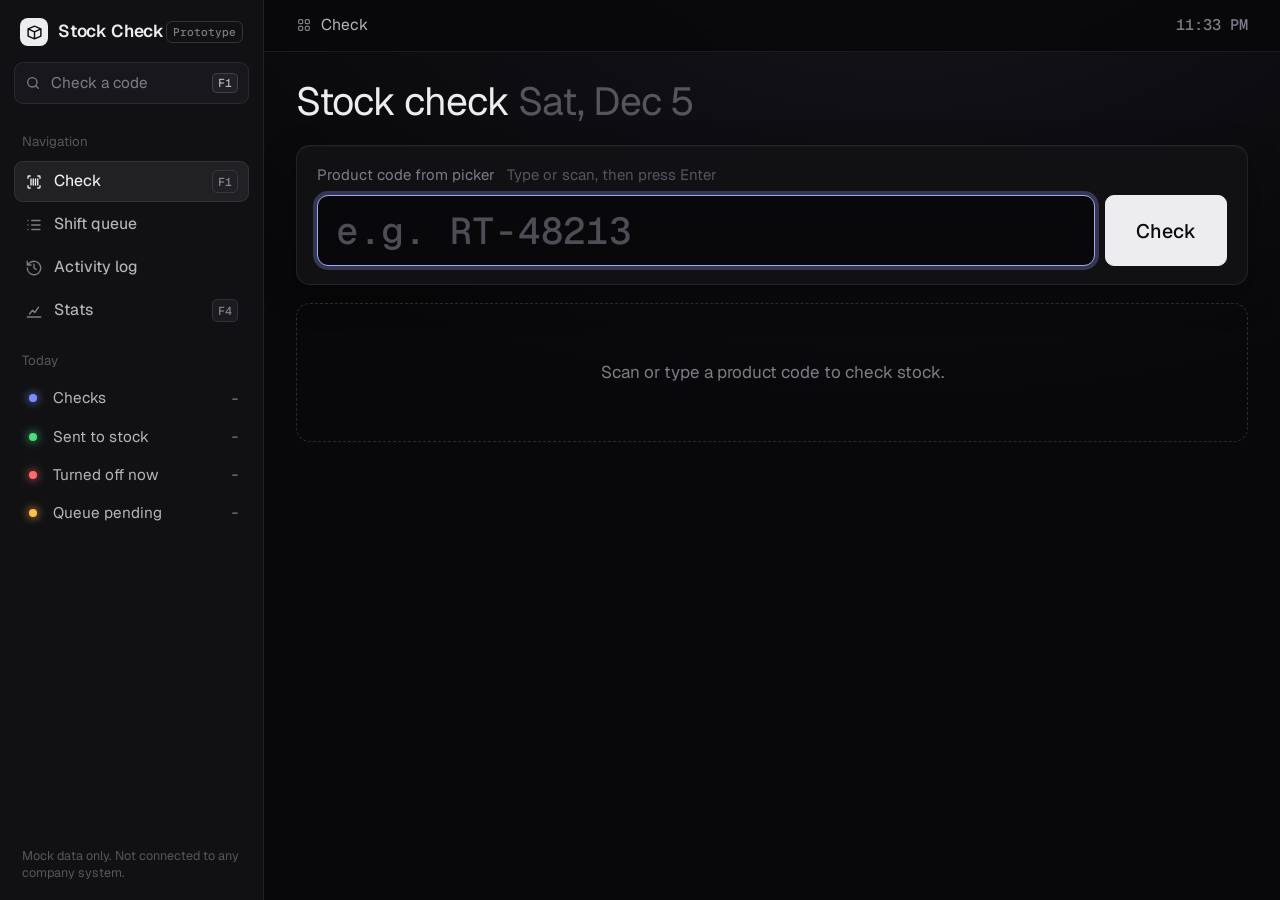
==== static/index.html @ 59454381 "Stock Check: one-screen empty-slot check prototype Local certifier-desk app (Python standard library" ====
<!doctype html>
<html lang="en">
<head>
  <meta charset="utf-8">
  <meta name="viewport" content="width=device-width, initial-scale=1">
  <title>Stock Check</title>
  <link rel="stylesheet" href="https://fonts.googleapis.com/css2?family=Geist:wght@300;400;500;600&family=Geist+Mono:wght@400;500;600&display=swap">
  <link rel="stylesheet" href="app.css">
</head>
<body>
  <div class="shell">
    <aside class="sidebar">
      <div class="side-head">
        <div class="brand">
          <span class="brand-mark" aria-hidden="true">
            <svg viewBox="0 0 24 24"><path d="M3 7l9-4 9 4v10l-9 4-9-4z M3 7l9 4 9-4 M12 11v10" fill="none" stroke="currentColor" stroke-width="2" stroke-linejoin="round"/></svg>
          </span>
          <span class="brand-title">Stock Check</span>
        </div>
        <span class="side-tag">Prototype</span>
      </div>

      <button class="side-search" id="side-search" type="button">
        <svg viewBox="0 0 24 24" aria-hidden="true"><circle cx="11" cy="11" r="7" fill="none" stroke="currentColor" stroke-width="2"/><path d="M20 20l-4-4" stroke="currentColor" stroke-width="2" stroke-linecap="round"/></svg>
        <span>Check a code</span>
        <kbd>F1</kbd>
      </button>

      <div class="side-label">Navigation</div>
      <nav class="nav" role="tablist">
        <button class="tab active" data-view="check" data-label="Check" role="tab">
          <svg viewBox="0 0 24 24" aria-hidden="true"><path d="M4 7V5a1 1 0 0 1 1-1h2M17 4h2a1 1 0 0 1 1 1v2M20 17v2a1 1 0 0 1-1 1h-2M7 20H5a1 1 0 0 1-1-1v-2M8 8v8M11 8v8M14 8v8M17 8v8" fill="none" stroke="currentColor" stroke-width="1.8" stroke-linecap="round"/></svg>
          <span>Check</span><span class="nav-count"><kbd>F1</kbd></span>
        </button>
        <button class="tab" data-view="queue" data-label="Shift queue" role="tab">
          <svg viewBox="0 0 24 24" aria-hidden="true"><path d="M9 6h11M9 12h11M9 18h11M4 6h.01M4 12h.01M4 18h.01" fill="none" stroke="currentColor" stroke-width="1.8" stroke-linecap="round"/></svg>
          <span>Shift queue</span><span class="nav-count badge" id="queue-badge" hidden>0</span>
        </button>
        <button class="tab" data-view="log" data-label="Activity log" role="tab">
          <svg viewBox="0 0 24 24" aria-hidden="true"><path d="M12 7v5l3 2M3 12a9 9 0 1 0 3-6.7L3 8M3 3v5h5" fill="none" stroke="currentColor" stroke-width="1.8" stroke-linecap="round" stroke-linejoin="round"/></svg>
          <span>Activity log</span><span class="nav-count" id="off-count"></span>
        </button>
        <button class="tab" data-view="stats" data-label="Stats" role="tab">
          <svg viewBox="0 0 24 24" aria-hidden="true"><path d="M3 20h18M6 16l4-5 3 3 5-7" fill="none" stroke="currentColor" stroke-width="1.8" stroke-linecap="round" stroke-linejoin="round"/></svg>
          <span>Stats</span><span class="nav-count"><kbd>F4</kbd></span>
        </button>
      </nav>

      <div class="side-label">Today</div>
      <ul class="side-stats" id="side-stats">
        <li><i class="dot dot-blue"></i>Checks<span id="ss-checks">–</span></li>
        <li><i class="dot dot-green"></i>Sent to stock<span id="ss-instock">–</span></li>
        <li><i class="dot dot-red"></i>Turned off now<span id="ss-off">–</span></li>
        <li><i class="dot dot-amber"></i>Queue pending<span id="ss-queue">–</span></li>
      </ul>

      <div class="side-foot">Mock data only. Not connected to any company system.</div>
    </aside>

    <div class="main-col">
      <header class="topbar">
        <div class="crumb">
          <svg viewBox="0 0 24 24" aria-hidden="true"><rect x="4" y="4" width="6" height="6" rx="1.5" fill="none" stroke="currentColor" stroke-width="1.8"/><rect x="14" y="4" width="6" height="6" rx="1.5" fill="none" stroke="currentColor" stroke-width="1.8"/><rect x="4" y="14" width="6" height="6" rx="1.5" fill="none" stroke="currentColor" stroke-width="1.8"/><rect x="14" y="14" width="6" height="6" rx="1.5" fill="none" stroke="currentColor" stroke-width="1.8"/></svg>
          <span id="crumb-label">Check</span>
        </div>
        <div class="clock" id="clock"></div>
      </header>

      <main>
        <!--DEMO-INTRO-->
        <!-- CHECK ---------------------------------------------------------->
        <section id="view-check" class="view active">
          <h1 class="page-title">Stock check <span class="dim js-date"></span></h1>
          <form id="check-form" class="scan-form" autocomplete="off">
            <label for="check-input" class="scan-label">Product code from picker <span class="hint">Type or scan, then press Enter</span></label>
            <div class="scan-row">
              <input id="check-input" class="scan-input" placeholder="e.g. RT-48213" autofocus spellcheck="false">
              <button class="btn btn-primary btn-xl" type="submit">Check</button>
            </div>
          </form>
          <div id="check-result" class="result-area">
            <div class="empty-state">Scan or type a product code to check stock.</div>
          </div>
        </section>

        <!-- QUEUE ---------------------------------------------------------->
        <section id="view-queue" class="view">
          <h1 class="page-title">Shift queue <span class="dim" id="queue-title-count"></span></h1>
          <div class="queue-layout">
            <aside class="queue-panel">
              <form id="queue-form" class="scan-form compact" autocomplete="off">
                <label for="queue-input" class="scan-label">Add codes <span class="hint">Enter after each one</span></label>
                <div class="scan-row">
                  <input id="queue-input" class="scan-input" placeholder="Scan / type code" spellcheck="false">
                  <button class="btn btn-primary" type="submit">Add</button>
                </div>
                <details class="paste-box">
                  <summary>Paste a list of codes</summary>
                  <textarea id="queue-paste" rows="4" placeholder="One code per line, or separated by commas"></textarea>
                  <button class="btn" type="button" id="queue-paste-btn">Add all</button>
                </details>
              </form>
              <div class="queue-summary" id="queue-summary"></div>
              <ol id="queue-list" class="queue-list"></ol>
              <div class="queue-actions">
                <button class="btn btn-primary btn-lg" id="queue-next">Work next pending ▶</button>
                <button class="btn" id="queue-clear-done">Clear finished</button>
                <button class="btn btn-ghost" id="queue-clear-all">Clear all</button>
              </div>
            </aside>
            <div id="queue-result" class="result-area">
              <div class="empty-state">Add codes on the left, then press <b>Work next pending</b>.</div>
            </div>
          </div>
        </section>

        <!-- LOG ------------------------------------------------------------>
        <section id="view-log" class="view">
          <h1 class="page-title">Activity <span class="dim js-date"></span></h1>
          <div class="card">
            <div class="card-head">
              <h2>Turned off right now</h2>
              <span class="muted">Turn a product back on when a delivery arrives.</span>
            </div>
            <div id="turned-off-list"></div>
          </div>
          <div class="card">
            <div class="card-head">
              <h2>Activity log</h2>
              <input id="log-search" class="search" placeholder="Search code, product, result…" spellcheck="false">
            </div>
            <div class="table-wrap">
              <table class="table">
                <thead><tr><th>Time</th><th>Product</th><th>Code</th><th>Result</th><th>Action taken</th><th class="num">Time spent</th></tr></thead>
                <tbody id="log-body"></tbody>
              </table>
            </div>
          </div>
        </section>

        <!-- STATS ---------------------------------------------------------->
        <section id="view-stats" class="view">
          <h1 class="page-title"><span class="js-month-name"></span> <span class="dim js-year"></span></h1>
          <div class="tiles" id="stat-tiles"></div>
          <div class="card">
            <div class="card-head">
              <div>
                <div class="card-label">Checks per hour</div>
                <div class="card-value" id="chart-total"></div>
              </div>
              <div class="legend">
                <span><i class="swatch swatch-line"></i>Today</span>
                <span><i class="swatch swatch-dash"></i>Previous 3-day average</span>
              </div>
            </div>
            <div class="chart" id="hour-chart"></div>
            <details class="table-toggle">
              <summary>Show as table</summary>
              <div id="hour-table"></div>
            </details>
          </div>
          <div class="card">
            <div class="card-head"><h2>Previous days</h2></div>
            <div id="day-table" class="table-wrap"></div>
          </div>
        </section>
      </main>
    </div>
  </div>

  <dialog id="confirm-dialog" class="dialog">
    <form method="dialog">
      <h2 id="confirm-title">Confirm</h2>
      <p id="confirm-body"></p>
      <div class="dialog-actions">
        <button class="btn btn-lg" value="cancel">Cancel <kbd>Esc</kbd></button>
        <button class="btn btn-danger btn-lg" value="ok" id="confirm-ok">Confirm</button>
      </div>
    </form>
  </dialog>

  <div id="toast" class="toast" role="status" aria-live="polite"></div>
  <script src="app.js"></script>
</body>
</html>
---- static/app.css ----
/* Layout: a quiet near-black console. Fixed sidebar for navigation and today's counts; the main pane
   carries one light-weight page title, thin-bordered panels, and outcomes that glow in their status color. */
:root {
  color-scheme: dark;

  --font-ui: "Geist", "Segoe UI", system-ui, -apple-system, Roboto, Arial, sans-serif;
  --font-mono: "Geist Mono", Consolas, "Cascadia Mono", ui-monospace, monospace;

  --bg: #08080a;
  --bg-glow: #15151b;
  --panel: #111114;
  --panel-2: #18181c;
  --panel-3: #202026;
  --line: rgba(255, 255, 255, .08);
  --line-strong: rgba(255, 255, 255, .14);
  --ink: #ededef;
  --ink-2: #b4b4bb;
  --muted: #7c7c86;
  --faint: #55555e;
  --placeholder: #4d4d55;
  --hover: rgba(255, 255, 255, .04);
  --active: rgba(255, 255, 255, .07);

  --primary: #ededef;
  --primary-hover: #ffffff;
  --primary-ink: #0b0b0d;
  --focus: #9aa8ff;
  --focus-ring: rgba(154, 168, 255, .25);

  --good: #4ade80;
  --good-soft: rgba(74, 222, 128, .1);
  --good-line: rgba(74, 222, 128, .28);
  --good-solid: #1f8a4c;
  --good-solid-hover: #24a259;
  --bad: #ff6b6b;
  --bad-soft: rgba(255, 107, 107, .1);
  --bad-line: rgba(255, 107, 107, .3);
  --bad-solid: #d93a3a;
  --bad-solid-hover: #ec4646;
  --warn: #fbbf4a;
  --warn-soft: rgba(251, 191, 74, .1);
  --warn-line: rgba(251, 191, 74, .35);
  --info: #9aa8ff;
  --info-soft: rgba(154, 168, 255, .1);
  --info-line: rgba(154, 168, 255, .3);
  --neutral-soft: rgba(255, 255, 255, .06);
  --solid-ink: #ffffff;
  --callout-bg: #fbbf4a;
  --callout-ink: #141006;

  --dot-blue: #7c8cff;
  --dot-green: #4ade80;
  --dot-red: #ff6b6b;
  --dot-amber: #fbbf4a;

  --chart: #8f9bff;
  --chart-glow: rgba(143, 155, 255, .55);
  --chart-fill: rgba(143, 155, 255, .22);
  --chart-avg: #6b6b75;
  --grid: rgba(255, 255, 255, .06);

  --tooltip-bg: #ededef;
  --tooltip-ink: #0b0b0d;
  --backdrop: rgba(0, 0, 0, .7);
  --shadow: 0 1px 0 rgba(255, 255, 255, .03) inset, 0 12px 32px rgba(0, 0, 0, .35);
  --shadow-lg: 0 24px 80px rgba(0, 0, 0, .7);

  --radius: 14px;
  --radius-sm: 9px;
  --side-w: 264px;
  font-size: 17px;
}

* { box-sizing: border-box; }
html, body { margin: 0; }
body {
  font-family: var(--font-ui);
  background: radial-gradient(1200px 700px at 70% -10%, var(--bg-glow), transparent 70%), var(--bg);
  background-attachment: fixed;
  color: var(--ink);
  line-height: 1.45;
  -webkit-font-smoothing: antialiased;
}
body::before { content: ""; position: fixed; inset: 0 0 auto; height: env(safe-area-inset-top, 0px); z-index: 30; background: var(--bg); }
kbd {
  font: 500 .68rem/1 var(--font-mono);
  min-width: 20px; padding: 3px 5px; border-radius: 5px; text-align: center;
  background: var(--panel-3); border: 1px solid var(--line-strong); color: var(--ink-2);
}
.muted { color: var(--muted); }
.mono { font-family: var(--font-mono); }
h1, h2, h3 { text-wrap: balance; }
svg { flex: none; }

/* ---------- shell ---------- */
.shell { display: grid; grid-template-columns: var(--side-w) minmax(0, 1fr); min-height: 100vh; }

.sidebar {
  position: sticky; top: env(safe-area-inset-top, 0px); height: 100vh; overflow-y: auto;
  display: flex; flex-direction: column; gap: 6px;
  padding-block: 18px;
  padding-left: max(14px, env(safe-area-inset-left, 0px)); padding-right: 14px;
  background: var(--panel); border-right: 1px solid var(--line);
}
.side-head { display: flex; align-items: center; justify-content: space-between; padding: 0 6px 10px; }
.brand { display: flex; align-items: center; gap: 10px; }
.brand-mark { width: 28px; height: 28px; display: grid; place-items: center; border-radius: 8px; background: var(--ink); color: var(--primary-ink); }
.brand-mark svg { width: 17px; height: 17px; }
.brand-title { font-weight: 600; font-size: 1.02rem; letter-spacing: -.01em; }
.side-tag { font: 500 .66rem var(--font-mono); color: var(--muted); border: 1px solid var(--line-strong); border-radius: 6px; padding: 3px 6px; }

.side-search {
  font: inherit; display: flex; align-items: center; gap: 10px; width: 100%;
  padding: 9px 10px; margin-bottom: 8px; border-radius: var(--radius-sm); cursor: pointer;
  background: var(--panel-2); border: 1px solid var(--line); color: var(--muted); font-size: .9rem;
}
.side-search svg { width: 16px; height: 16px; }
.side-search span { flex: 1; text-align: left; }
.side-search:hover { border-color: var(--line-strong); color: var(--ink-2); }
.side-search:focus-visible { outline: 2px solid var(--focus); outline-offset: 2px; }

.side-label { font-size: .78rem; color: var(--faint); padding: 14px 8px 4px; }
.nav { display: grid; gap: 2px; }
.tab {
  font: inherit; font-size: .93rem; font-weight: 450; text-align: left;
  display: flex; align-items: center; gap: 11px; width: 100%;
  padding: 8px 10px; border-radius: var(--radius-sm); cursor: pointer;
  background: transparent; border: 1px solid transparent; color: var(--ink-2);
}
.tab svg { width: 18px; height: 18px; color: var(--muted); }
.tab span:first-of-type { flex: 1; }
.tab:hover { background: var(--hover); color: var(--ink); }
.tab.active { background: var(--active); border-color: var(--line); color: var(--ink); }
.tab.active svg { color: var(--ink); }
.tab:focus-visible { outline: 2px solid var(--focus); outline-offset: 1px; }
.nav-count { font: 500 .75rem var(--font-mono); color: var(--muted); }
.nav-count kbd { opacity: .7; }
.badge { background: var(--warn); color: var(--callout-ink); border-radius: 99px; padding: 1px 7px; font-weight: 600; }
.badge[hidden] { display: none; }

.side-stats { list-style: none; margin: 0; padding: 0; display: grid; gap: 2px; }
.side-stats li { display: flex; align-items: center; gap: 11px; padding: 7px 10px; font-size: .9rem; color: var(--ink-2); }
.side-stats span { margin-left: auto; font: 500 .78rem var(--font-mono); color: var(--muted); font-variant-numeric: tabular-nums; }
.dot { width: 8px; height: 8px; border-radius: 50%; display: inline-block; margin: 0 5px; }
.dot-blue { background: var(--dot-blue); box-shadow: 0 0 10px var(--dot-blue); }
.dot-green { background: var(--dot-green); box-shadow: 0 0 10px var(--dot-green); }
.dot-red { background: var(--dot-red); box-shadow: 0 0 10px var(--dot-red); }
.dot-amber { background: var(--dot-amber); box-shadow: 0 0 10px var(--dot-amber); }
.side-foot { margin-top: auto; padding: 14px 8px 0; font-size: .74rem; color: var(--faint); line-height: 1.4; }

.main-col { min-width: 0; display: flex; flex-direction: column; }
.topbar {
  position: sticky; top: env(safe-area-inset-top, 0px); z-index: 10;
  display: flex; align-items: center; justify-content: space-between; gap: 16px;
  padding-block: 14px;
  padding-left: max(32px, env(safe-area-inset-left, 0px)); padding-right: max(32px, env(safe-area-inset-right, 0px));
  background: color-mix(in srgb, var(--bg) 82%, transparent); backdrop-filter: blur(12px);
  border-bottom: 1px solid var(--line);
}
.crumb { display: flex; align-items: center; gap: 9px; font-size: .92rem; color: var(--ink-2); }
.crumb svg { width: 16px; height: 16px; color: var(--muted); }
.clock { font: 500 .9rem var(--font-mono); color: var(--muted); font-variant-numeric: tabular-nums; }

main {
  width: 100%; max-width: 1360px;
  padding-block: 28px 64px;
  padding-left: max(32px, env(safe-area-inset-left, 0px)); padding-right: max(32px, env(safe-area-inset-right, 0px));
}
.view { display: none; }
.view.active { display: block; }
.page-title { font-size: 2.3rem; font-weight: 400; letter-spacing: -.025em; line-height: 1.1; margin: 0 0 22px; }
.page-title .dim { color: var(--faint); }

/* ---------- buttons ---------- */
.btn {
  font: inherit; font-weight: 500; font-size: .95rem;
  border: 1px solid var(--line-strong); background: var(--panel-2); color: var(--ink);
  padding: 9px 16px; border-radius: var(--radius-sm); cursor: pointer;
  display: inline-flex; align-items: center; gap: 8px; justify-content: center;
}
.btn:hover { background: var(--panel-3); }
.btn:focus-visible { outline: 2px solid var(--focus); outline-offset: 2px; }
.btn:disabled { opacity: .4; cursor: not-allowed; }
.btn-primary { background: var(--primary); border-color: var(--primary); color: var(--primary-ink); }
.btn-primary:hover { background: var(--primary-hover); border-color: var(--primary-hover); }
.btn-danger { background: var(--bad-solid); border-color: var(--bad-solid); color: var(--solid-ink); }
.btn-danger:hover { background: var(--bad-solid-hover); border-color: var(--bad-solid-hover); }
.btn-good { background: var(--good-solid); border-color: var(--good-solid); color: var(--solid-ink); }
.btn-good:hover { background: var(--good-solid-hover); border-color: var(--good-solid-hover); }
.btn-ghost { border-color: transparent; background: transparent; color: var(--muted); }
.btn-ghost:hover { color: var(--ink); background: var(--hover); }
.btn-lg { font-size: 1.05rem; padding: 12px 20px; }
.btn-xl { font-size: 1.15rem; padding: 0 30px; }
.btn svg { width: 1.15em; height: 1.15em; }
.btn kbd { background: transparent; }

/* ---------- panels ---------- */
.card, .scan-form, .result, .queue-panel, .tile {
  background: var(--panel); border: 1px solid var(--line); border-radius: var(--radius); box-shadow: var(--shadow);
}
.card { padding: 18px 20px; margin-bottom: 18px; }
.card-head { display: flex; flex-wrap: wrap; justify-content: space-between; align-items: center; gap: 10px; margin-bottom: 14px; }
.card-head h2 { margin: 0; font-size: 1rem; font-weight: 500; }
.card-label { font-size: .85rem; color: var(--muted); }
.card-value { font-size: 1.9rem; font-weight: 500; letter-spacing: -.02em; font-variant-numeric: tabular-nums; }

/* ---------- scan input ---------- */
.scan-form { padding: 18px 20px; margin-bottom: 18px; }
.scan-label { display: block; font-size: .88rem; color: var(--muted); margin-bottom: 10px; }
.hint { color: var(--faint); margin-left: 8px; }
.scan-row { display: flex; gap: 10px; }
.scan-input {
  flex: 1; min-width: 0;
  font: 500 2.2rem/1.1 var(--font-mono); letter-spacing: .02em; text-transform: uppercase;
  padding: 14px 18px; border-radius: 11px;
  background: var(--bg); color: var(--ink); border: 1px solid var(--line-strong);
}
.scan-input:focus { outline: none; border-color: var(--focus); box-shadow: 0 0 0 4px var(--focus-ring); }
.scan-input::placeholder { color: var(--placeholder); text-transform: none; }
.compact .scan-input { font-size: 1.35rem; padding: 10px 12px; }

/* ---------- result card ---------- */
.result-area { min-width: 0; }
.result-area .empty-state {
  border: 1px dashed var(--line-strong); border-radius: var(--radius);
  padding: 56px 20px; text-align: center; color: var(--muted);
}
.result { overflow: hidden; }
.verdict {
  --tone: var(--ink-2); --tone-soft: var(--neutral-soft);
  display: flex; align-items: center; gap: 18px; padding: 22px 24px;
  background: radial-gradient(130% 160% at 0% 0%, var(--tone-soft), transparent 60%);
  border-bottom: 1px solid var(--line);
}
.verdict .icon {
  width: 58px; height: 58px; padding: 11px; border-radius: 16px; flex: none;
  color: var(--tone); background: var(--tone-soft); border: 1px solid var(--tone-line, var(--line));
  filter: drop-shadow(0 0 14px var(--tone-soft));
}
.verdict .icon svg { width: 100%; height: 100%; }
.verdict-text { font-size: 2.5rem; font-weight: 600; letter-spacing: -.01em; line-height: 1; color: var(--tone); }
.verdict-sub { font-size: 1rem; color: var(--ink-2); margin-top: 7px; }
.verdict.good { --tone: var(--good); --tone-soft: var(--good-soft); --tone-line: var(--good-line); }
.verdict.bad { --tone: var(--bad); --tone-soft: var(--bad-soft); --tone-line: var(--bad-line); }
.verdict.warn { --tone: var(--warn); --tone-soft: var(--warn-soft); --tone-line: var(--warn-line); }

.result-body { padding: 22px 24px 24px; display: grid; gap: 22px; }
.product-line { display: flex; flex-wrap: wrap; align-items: baseline; gap: 4px 14px; }
.product-name { font-size: 1.75rem; font-weight: 500; letter-spacing: -.02em; }
.product-pack { font-size: 1.2rem; color: var(--muted); }
.codes { display: flex; gap: 10px; flex-wrap: wrap; }
.code-chip { background: var(--panel-2); border: 1px solid var(--line); border-radius: 10px; padding: 8px 12px; }
.code-chip small { display: block; color: var(--muted); font-size: .74rem; margin-bottom: 2px; }
.code-chip .mono { font-size: 1.12rem; font-weight: 500; }
.lookup-steps { font: .78rem var(--font-mono); color: var(--faint); }

.send-to {
  border: 1px solid var(--good-line); border-radius: var(--radius);
  background: linear-gradient(180deg, var(--good-soft), transparent 120%);
  padding: 18px 20px;
}
.send-to-label { font-size: .85rem; color: var(--good); }
.send-to-row { display: flex; flex-wrap: wrap; align-items: baseline; gap: 2px 22px; margin-top: 6px; }
.send-loc { font: 500 3.5rem/1.05 var(--font-mono); letter-spacing: -.02em; color: var(--ink); }
.send-qty { font-size: 1.6rem; font-weight: 500; color: var(--ink-2); font-variant-numeric: tabular-nums; }
.send-type { font: .9rem var(--font-mono); color: var(--good); }
.send-note { margin-top: 10px; color: var(--warn); font-size: .95rem; }

.action-row { display: flex; flex-wrap: wrap; gap: 10px; align-items: center; }
.action-row .muted { font-size: .88rem; }

.reminder {
  border: 1px solid var(--warn-line); border-radius: var(--radius);
  background: linear-gradient(180deg, var(--warn-soft), transparent 140%);
  padding: 18px 20px; display: flex; gap: 16px; align-items: center; flex-wrap: wrap;
}
.reminder .icon { width: 46px; height: 46px; color: var(--warn); flex: none; }
.reminder-text { font-size: 1.55rem; font-weight: 500; letter-spacing: -.01em; flex: 1; min-width: min(260px, 100%); }
.reminder-text b { background: var(--callout-bg); color: var(--callout-ink); padding: 0 9px; border-radius: 7px; font-weight: 600; white-space: nowrap; }
.done-banner {
  border: 1px solid var(--good-line); background: var(--good-soft); color: var(--good);
  border-radius: var(--radius); padding: 14px 18px; font-size: 1.15rem; font-weight: 500;
  display: flex; align-items: center; gap: 10px;
}
.done-banner svg { width: 26px; height: 26px; }

.two-col { display: grid; grid-template-columns: 1fr 1fr; gap: 22px; }
.two-col > * { min-width: 0; }
.section-title { font-size: .85rem; font-weight: 400; color: var(--muted); margin: 0 0 8px; }

/* ---------- tables ---------- */
.table-wrap { overflow-x: auto; }
.table { width: 100%; border-collapse: collapse; font-size: .93rem; }
.table th { text-align: left; font-size: .78rem; font-weight: 400; color: var(--muted); padding: 8px 10px; border-bottom: 1px solid var(--line); white-space: nowrap; }
.table td { padding: 10px; border-bottom: 1px solid var(--line); vertical-align: top; color: var(--ink-2); }
.table td b { color: var(--ink); font-weight: 500; }
.table .num { text-align: right; font-family: var(--font-mono); font-variant-numeric: tabular-nums; }
.table td.mono { color: var(--ink); }
.table tr.zero td { color: var(--faint); }
.table tr.highlight td { background: var(--good-soft); color: var(--ink); }
.table tr:last-child td { border-bottom: none; }
.truck { color: var(--ink) !important; font-family: var(--font-mono); }

/* ---------- status pills ---------- */
.pill {
  display: inline-flex; align-items: center; gap: 6px;
  font-size: .8rem; font-weight: 500; padding: 3px 9px 3px 7px; border-radius: 99px; white-space: nowrap;
  border: 1px solid transparent;
}
.pill svg { width: 15px; height: 15px; }
.pill.good { background: var(--good-soft); color: var(--good); border-color: var(--good-line); }
.pill.bad { background: var(--bad-soft); color: var(--bad); border-color: var(--bad-line); }
.pill.warn { background: var(--warn-soft); color: var(--warn); border-color: var(--warn-line); }
.pill.info { background: var(--info-soft); color: var(--info); border-color: var(--info-line); }
.pill.neutral { background: var(--neutral-soft); color: var(--ink-2); border-color: var(--line-strong); }

/* ---------- queue ---------- */
.queue-layout { display: grid; grid-template-columns: 400px minmax(0, 1fr); gap: 18px; align-items: start; }
.queue-panel { padding: 0 0 16px; position: sticky; top: 76px; min-width: 0; overflow: hidden; }
.queue-panel .scan-form { box-shadow: none; border: none; border-bottom: 1px solid var(--line); border-radius: 0; margin: 0; background: transparent; }
.paste-box { margin-top: 10px; font-size: .9rem; }
.paste-box summary { cursor: pointer; color: var(--muted); }
.paste-box summary:hover { color: var(--ink); }
.paste-box textarea { width: 100%; margin: 8px 0; font: .95rem var(--font-mono); padding: 8px; border-radius: 8px; background: var(--bg); color: var(--ink); border: 1px solid var(--line-strong); }
.queue-summary { padding: 12px 20px 8px; color: var(--muted); font: .78rem var(--font-mono); }
.queue-list { list-style: none; margin: 0; padding: 0 10px; max-height: 52vh; overflow-y: auto; display: grid; gap: 4px; }
.queue-item {
  display: grid; grid-template-columns: 28px 1fr auto; gap: 10px; align-items: center;
  padding: 10px; border: 1px solid transparent; border-radius: 10px; cursor: pointer;
}
.queue-item:hover { background: var(--hover); }
.queue-item.current { background: var(--active); border-color: var(--line-strong); }
.queue-num { font: .78rem var(--font-mono); color: var(--faint); text-align: center; }
.queue-code { font: 500 1rem var(--font-mono); }
.queue-name { font-size: .82rem; color: var(--muted); }
.queue-status { margin-top: 6px; }
.queue-remove { background: none; border: none; color: var(--faint); font-size: 1.2rem; cursor: pointer; padding: 2px 7px; border-radius: 6px; }
.queue-remove:hover { background: var(--bad-soft); color: var(--bad); }
.queue-actions { display: flex; flex-wrap: wrap; gap: 8px; padding: 14px 16px 0; }
.queue-actions .btn-lg { width: 100%; }

/* ---------- log ---------- */
.search { font: inherit; font-size: .9rem; padding: 9px 12px; border-radius: var(--radius-sm); min-width: 300px; background: var(--bg); color: var(--ink); border: 1px solid var(--line-strong); }
.search:focus { outline: none; border-color: var(--focus); }
.search::placeholder { color: var(--placeholder); }
.off-row { display: flex; align-items: center; gap: 14px; padding: 12px 0; border-bottom: 1px solid var(--line); flex-wrap: wrap; }
.off-row:last-child { border-bottom: none; padding-bottom: 0; }
.off-info { flex: 1; min-width: min(240px, 100%); }
.off-name { font-weight: 500; }
.off-info .muted { font-size: .85rem; }

/* ---------- stats ---------- */
.tiles { display: grid; grid-template-columns: repeat(auto-fit, minmax(min(220px, 100%), 1fr)); gap: 14px; margin-bottom: 18px; }
.tile { padding: 16px 18px; }
.tile-label { font-size: .85rem; color: var(--muted); }
.tile-value { font-size: 2.1rem; font-weight: 500; letter-spacing: -.02em; font-variant-numeric: tabular-nums; line-height: 1.2; margin-top: 4px; }
.tile-sub { font: .78rem var(--font-mono); color: var(--muted); margin-top: 4px; }
.tile-sub .up { color: var(--good); }
.legend { display: flex; flex-wrap: wrap; gap: 6px 18px; color: var(--muted); font-size: .85rem; }
.legend span { display: inline-flex; align-items: center; gap: 8px; }
.swatch { display: inline-block; width: 18px; height: 0; border-top: 2px solid var(--chart); }
.swatch-line { box-shadow: 0 0 6px var(--chart-glow); }
.swatch-dash { border-top: 2px dashed var(--chart-avg); }

.chart { position: relative; height: 300px; }
.chart svg { display: block; width: 100%; height: 100%; overflow: visible; }
.chart .grid-line { stroke: var(--grid); stroke-width: 1; }
.chart .axis-label { fill: var(--faint); font: 11px var(--font-mono); }
.chart .axis-label.now { fill: var(--ink); }
.chart .line-today { fill: none; stroke: var(--chart); stroke-width: 2.25; filter: drop-shadow(0 0 6px var(--chart-glow)); }
.chart .line-avg { fill: none; stroke: var(--chart-avg); stroke-width: 1.5; stroke-dasharray: 4 4; }
.chart .pt { fill: var(--bg); stroke: var(--chart); stroke-width: 2; }
.chart .pt-label { fill: var(--ink); font: 600 12px var(--font-mono); }
.chart .crosshair { stroke: var(--line-strong); stroke-width: 1; }
.chart .hit { fill: transparent; cursor: default; }
.tooltip {
  position: absolute; pointer-events: none; z-index: 5;
  background: var(--tooltip-bg); color: var(--tooltip-ink); padding: 8px 11px; border-radius: 9px;
  font-size: .82rem; line-height: 1.4; white-space: nowrap; transform: translate(-50%, calc(-100% - 12px)); display: none;
  box-shadow: var(--shadow-lg);
}
.tooltip b { font-weight: 600; }
.table-toggle { margin-top: 18px; font-size: .9rem; }
.table-toggle summary { cursor: pointer; color: var(--muted); }
.table-toggle summary:hover { color: var(--ink); }

/* ---------- dialog / toast ---------- */
.dialog { border: 1px solid var(--line-strong); border-radius: 16px; padding: 0; max-width: 520px; width: 92vw; box-shadow: var(--shadow-lg); background: var(--panel); color: var(--ink); }
.dialog::backdrop { background: var(--backdrop); backdrop-filter: blur(3px); }
.dialog form { padding: 24px 26px; }
.dialog h2 { margin: 0 0 10px; font-size: 1.35rem; font-weight: 500; }
.dialog p { color: var(--ink-2); margin: 0 0 22px; }
.dialog p b { color: var(--ink); font-weight: 500; }
.dialog-actions { display: flex; flex-wrap: wrap; justify-content: flex-end; gap: 10px; }
.toast {
  position: fixed; bottom: calc(22px + env(safe-area-inset-bottom, 0px)); left: 50%; transform: translateX(-50%) translateY(30px);
  background: var(--tooltip-bg); color: var(--tooltip-ink); padding: 11px 18px; border-radius: 10px; font-weight: 500; font-size: .92rem;
  opacity: 0; transition: .2s; pointer-events: none; max-width: calc(100vw - 32px); box-shadow: var(--shadow-lg);
}
.toast.show { opacity: 1; transform: translateX(-50%) translateY(0); }

/* ---------- web demo intro (only in the shareable demo) ---------- */
.demo-intro { margin-bottom: 26px; }
.demo-intro details { background: var(--panel); border: 1px solid var(--line); border-radius: var(--radius); box-shadow: var(--shadow); padding: 20px 22px; }
.demo-intro summary { cursor: pointer; display: grid; gap: 4px; list-style: none; }
.demo-intro summary::-webkit-details-marker { display: none; }
.demo-intro summary::after { content: "Hide intro"; justify-self: start; font-size: .8rem; color: var(--muted); margin-top: 4px; text-decoration: underline; text-underline-offset: 3px; }
.demo-intro details:not([open]) summary::after { content: "About this project"; }
.demo-eyebrow { font: .74rem var(--font-mono); color: var(--muted); }
.demo-title { font-size: 1.6rem; font-weight: 400; letter-spacing: -.02em; line-height: 1.2; }
.demo-title .dim { color: var(--faint); }
.demo-grid { display: grid; grid-template-columns: minmax(0, 3fr) minmax(0, 2fr); gap: 20px 32px; margin-top: 16px; }
.demo-story p { margin: 0 0 16px; max-width: 65ch; color: var(--ink-2); font-size: .95rem; }
.demo-compare { display: grid; grid-template-columns: repeat(2, minmax(0, 1fr)); gap: 12px; }
.demo-compare > div { background: var(--panel-2); border: 1px solid var(--line); border-radius: 11px; padding: 12px 14px; }
.demo-compare > div:last-child { border-color: var(--good-line); background: var(--good-soft); }
.demo-compare h3, .demo-try h3 { margin: 0 0 8px; font-size: .82rem; font-weight: 400; color: var(--muted); }
.demo-compare > div:last-child h3 { color: var(--good); }
.demo-compare ol { margin: 0; padding-left: 1.3em; font-size: .86rem; color: var(--ink-2); display: grid; gap: 3px; }
.demo-compare ol b { color: var(--ink); font-weight: 500; }
.demo-chips { display: flex; flex-wrap: wrap; gap: 8px; }
.demo-chip {
  font: inherit; font-size: .82rem; text-align: left; cursor: pointer;
  display: grid; gap: 2px; padding: 8px 11px; border-radius: 10px;
  background: var(--panel-2); border: 1px solid var(--line); color: var(--muted);
}
.demo-chip .mono { font-size: .95rem; font-weight: 500; color: var(--ink); }
.demo-chip:hover { border-color: var(--line-strong); background: var(--panel-3); }
.demo-chip:focus-visible { outline: 2px solid var(--focus); outline-offset: 2px; }
.demo-actions { display: flex; flex-wrap: wrap; gap: 8px; margin-top: 12px; }
.demo-note { margin: 12px 0 0; font-size: .76rem; color: var(--faint); max-width: 60ch; }

/* ---------- responsive ---------- */
@media (max-width: 1150px) {
  .queue-layout { grid-template-columns: 1fr; }
  .queue-panel { position: static; }
  .two-col { grid-template-columns: 1fr; }
  .demo-grid { grid-template-columns: 1fr; }
}

@media (max-width: 860px) {
  :root { font-size: 16px; }
  .shell { grid-template-columns: 1fr; }
  .sidebar {
    position: sticky; top: env(safe-area-inset-top, 0px); z-index: 20; height: auto; overflow: visible;
    flex-direction: row; flex-wrap: wrap; align-items: center; gap: 8px;
    padding-block: 10px;
    padding-left: max(16px, env(safe-area-inset-left, 0px)); padding-right: max(16px, env(safe-area-inset-right, 0px));
    border-right: none; border-bottom: 1px solid var(--line);
  }
  .side-head { padding: 0; flex: 1; }
  .side-search, .side-label, .side-stats, .side-foot, .nav-count:not(.badge) { display: none; }
  .nav { display: flex; flex: 1 1 100%; overflow-x: auto; gap: 4px; scrollbar-width: none; }
  .tab { width: auto; flex: none; padding: 7px 10px; gap: 8px; font-size: .9rem; }
  .tab svg { width: 16px; height: 16px; }
  .topbar { display: none; }
  main {
    padding-block: 20px 48px;
    padding-left: max(16px, env(safe-area-inset-left, 0px)); padding-right: max(16px, env(safe-area-inset-right, 0px));
  }
  .page-title { font-size: 1.8rem; margin-bottom: 16px; }
}

@media (max-width: 600px) {
  .dialog kbd { display: none; }
  .scan-form { padding: 14px; }
  .scan-input { font-size: 1.45rem; padding: 10px 12px; }
  .btn-xl { font-size: 1.05rem; padding: 0 16px; }
  .hint { display: block; margin: 2px 0 0; }
  .verdict { padding: 16px; gap: 12px; }
  .verdict .icon { width: 44px; height: 44px; padding: 8px; border-radius: 12px; }
  .verdict-text { font-size: 1.75rem; }
  .result-body { padding: 16px; gap: 18px; }
  .product-name { font-size: 1.4rem; }
  .send-loc { font-size: 2.4rem; }
  .send-qty { font-size: 1.25rem; }
  .reminder-text { font-size: 1.25rem; }
  .search { min-width: 0; width: 100%; }
  .tiles { grid-template-columns: repeat(2, minmax(0, 1fr)); gap: 10px; }
  .tile { padding: 12px 14px; }
  .tile-value { font-size: 1.55rem; }
  .tile-sub { font-size: .7rem; }
  .chart { height: 240px; }
  .demo-compare { grid-template-columns: 1fr; }
  .demo-intro details { padding: 16px; }
}

@media (prefers-reduced-motion: reduce) {
  .toast { transition: none; }
}
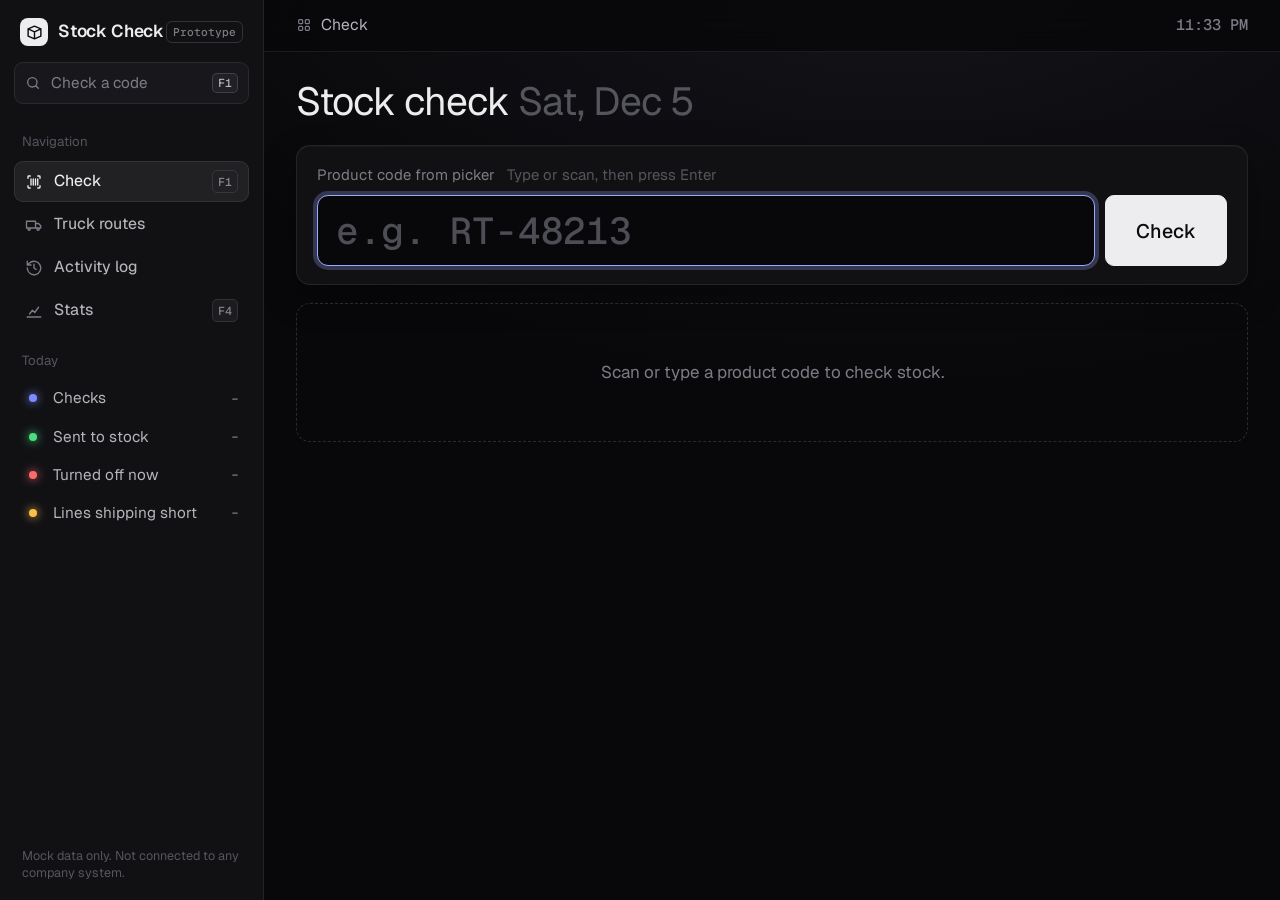
==== commit a82e3563: "Replace Shift Queue with Truck Routes view Adds made-up store stops and store orders to the mock dat" ====
--- a/static/index.html
+++ b/static/index.html
@@ -32,9 +32,9 @@
           <svg viewBox="0 0 24 24" aria-hidden="true"><path d="M4 7V5a1 1 0 0 1 1-1h2M17 4h2a1 1 0 0 1 1 1v2M20 17v2a1 1 0 0 1-1 1h-2M7 20H5a1 1 0 0 1-1-1v-2M8 8v8M11 8v8M14 8v8M17 8v8" fill="none" stroke="currentColor" stroke-width="1.8" stroke-linecap="round"/></svg>
           <span>Check</span><span class="nav-count"><kbd>F1</kbd></span>
         </button>
-        <button class="tab" data-view="queue" data-label="Shift queue" role="tab">
-          <svg viewBox="0 0 24 24" aria-hidden="true"><path d="M9 6h11M9 12h11M9 18h11M4 6h.01M4 12h.01M4 18h.01" fill="none" stroke="currentColor" stroke-width="1.8" stroke-linecap="round"/></svg>
-          <span>Shift queue</span><span class="nav-count badge" id="queue-badge" hidden>0</span>
+        <button class="tab" data-view="routes" data-label="Truck routes" role="tab">
+          <svg viewBox="0 0 24 24" aria-hidden="true"><path d="M2 7h12v9H2zM14 10h4l3 3v3h-7M5.5 19a1.5 1.5 0 1 0 0-3 1.5 1.5 0 0 0 0 3zM17.5 19a1.5 1.5 0 1 0 0-3 1.5 1.5 0 0 0 0 3z" fill="none" stroke="currentColor" stroke-width="1.8" stroke-linejoin="round"/></svg>
+          <span>Truck routes</span><span class="nav-count" id="routes-count"></span>
         </button>
         <button class="tab" data-view="log" data-label="Activity log" role="tab">
           <svg viewBox="0 0 24 24" aria-hidden="true"><path d="M12 7v5l3 2M3 12a9 9 0 1 0 3-6.7L3 8M3 3v5h5" fill="none" stroke="currentColor" stroke-width="1.8" stroke-linecap="round" stroke-linejoin="round"/></svg>
@@ -51,7 +51,7 @@
         <li><i class="dot dot-blue"></i>Checks<span id="ss-checks">–</span></li>
         <li><i class="dot dot-green"></i>Sent to stock<span id="ss-instock">–</span></li>
         <li><i class="dot dot-red"></i>Turned off now<span id="ss-off">–</span></li>
-        <li><i class="dot dot-amber"></i>Queue pending<span id="ss-queue">–</span></li>
+        <li><i class="dot dot-amber"></i>Lines shipping short<span id="ss-short">–</span></li>
       </ul>
 
       <div class="side-foot">Mock data only. Not connected to any company system.</div>
@@ -83,35 +83,20 @@
           </div>
         </section>
 
-        <!-- QUEUE ---------------------------------------------------------->
-        <section id="view-queue" class="view">
-          <h1 class="page-title">Shift queue <span class="dim" id="queue-title-count"></span></h1>
-          <div class="queue-layout">
-            <aside class="queue-panel">
-              <form id="queue-form" class="scan-form compact" autocomplete="off">
-                <label for="queue-input" class="scan-label">Add codes <span class="hint">Enter after each one</span></label>
-                <div class="scan-row">
-                  <input id="queue-input" class="scan-input" placeholder="Scan / type code" spellcheck="false">
-                  <button class="btn btn-primary" type="submit">Add</button>
-                </div>
-                <details class="paste-box">
-                  <summary>Paste a list of codes</summary>
-                  <textarea id="queue-paste" rows="4" placeholder="One code per line, or separated by commas"></textarea>
-                  <button class="btn" type="button" id="queue-paste-btn">Add all</button>
-                </details>
-              </form>
-              <div class="queue-summary" id="queue-summary"></div>
-              <ol id="queue-list" class="queue-list"></ol>
-              <div class="queue-actions">
-                <button class="btn btn-primary btn-lg" id="queue-next">Work next pending ▶</button>
-                <button class="btn" id="queue-clear-done">Clear finished</button>
-                <button class="btn btn-ghost" id="queue-clear-all">Clear all</button>
-              </div>
-            </aside>
-            <div id="queue-result" class="result-area">
-              <div class="empty-state">Add codes on the left, then press <b>Work next pending</b>.</div>
-            </div>
+        <!-- ROUTES --------------------------------------------------------->
+        <section id="view-routes" class="view">
+          <h1 class="page-title">Truck routes <span class="dim" id="routes-title-count"></span></h1>
+          <div class="routes-toolbar" id="routes-toolbar">
+            <input id="routes-search" class="search" placeholder="Search route, truck or area…" spellcheck="false" aria-label="Search routes">
+            <select id="routes-type" class="search select" aria-label="Truck type">
+              <option value="">All truck types</option>
+              <option>Route</option>
+              <option>Bulk</option>
+              <option>Transport</option>
+            </select>
+            <span class="muted routes-hint">Click a route to see its stores and orders.</span>
           </div>
+          <div id="routes-body"></div>
         </section>
 
         <!-- LOG ------------------------------------------------------------>
--- a/static/app.css
+++ b/static/app.css
@@ -195,7 +195,7 @@
 .btn kbd { background: transparent; }
 
 /* ---------- panels ---------- */
-.card, .scan-form, .result, .queue-panel, .tile {
+.card, .scan-form, .result, .tile {
   background: var(--panel); border: 1px solid var(--line); border-radius: var(--radius); box-shadow: var(--shadow);
 }
 .card { padding: 18px 20px; margin-bottom: 18px; }
@@ -314,30 +314,46 @@
 .pill.info { background: var(--info-soft); color: var(--info); border-color: var(--info-line); }
 .pill.neutral { background: var(--neutral-soft); color: var(--ink-2); border-color: var(--line-strong); }
 
-/* ---------- queue ---------- */
-.queue-layout { display: grid; grid-template-columns: 400px minmax(0, 1fr); gap: 18px; align-items: start; }
-.queue-panel { padding: 0 0 16px; position: sticky; top: 76px; min-width: 0; overflow: hidden; }
-.queue-panel .scan-form { box-shadow: none; border: none; border-bottom: 1px solid var(--line); border-radius: 0; margin: 0; background: transparent; }
-.paste-box { margin-top: 10px; font-size: .9rem; }
-.paste-box summary { cursor: pointer; color: var(--muted); }
-.paste-box summary:hover { color: var(--ink); }
-.paste-box textarea { width: 100%; margin: 8px 0; font: .95rem var(--font-mono); padding: 8px; border-radius: 8px; background: var(--bg); color: var(--ink); border: 1px solid var(--line-strong); }
-.queue-summary { padding: 12px 20px 8px; color: var(--muted); font: .78rem var(--font-mono); }
-.queue-list { list-style: none; margin: 0; padding: 0 10px; max-height: 52vh; overflow-y: auto; display: grid; gap: 4px; }
-.queue-item {
-  display: grid; grid-template-columns: 28px 1fr auto; gap: 10px; align-items: center;
-  padding: 10px; border: 1px solid transparent; border-radius: 10px; cursor: pointer;
-}
-.queue-item:hover { background: var(--hover); }
-.queue-item.current { background: var(--active); border-color: var(--line-strong); }
-.queue-num { font: .78rem var(--font-mono); color: var(--faint); text-align: center; }
-.queue-code { font: 500 1rem var(--font-mono); }
-.queue-name { font-size: .82rem; color: var(--muted); }
-.queue-status { margin-top: 6px; }
-.queue-remove { background: none; border: none; color: var(--faint); font-size: 1.2rem; cursor: pointer; padding: 2px 7px; border-radius: 6px; }
-.queue-remove:hover { background: var(--bad-soft); color: var(--bad); }
-.queue-actions { display: flex; flex-wrap: wrap; gap: 8px; padding: 14px 16px 0; }
-.queue-actions .btn-lg { width: 100%; }
+/* ---------- truck routes ---------- */
+.routes-toolbar { display: flex; flex-wrap: wrap; align-items: center; gap: 10px; margin-bottom: 14px; }
+.routes-toolbar[hidden] { display: none; }
+.routes-toolbar .search { min-width: 260px; }
+.select { min-width: 0 !important; cursor: pointer; }
+.routes-hint { font-size: .85rem; }
+.route-row { cursor: pointer; }
+.route-row:hover td { background: var(--hover); }
+.route-row:focus-visible { outline: 2px solid var(--focus); outline-offset: -2px; }
+.route-row td { vertical-align: middle; }
+.route-row .pill { margin: 2px 0; }
+
+.back-btn { margin: -4px 0 12px -10px; }
+.route-head { display: grid; grid-template-columns: minmax(0, 1fr) auto; gap: 16px 28px; align-items: end; }
+.route-number { font: 500 3rem/1 var(--font-mono); letter-spacing: -.03em; margin: 2px 0 6px; }
+.route-facts { display: flex; flex-wrap: wrap; gap: 14px 28px; }
+.fact { font-size: 1.5rem; font-weight: 500; font-variant-numeric: tabular-nums; }
+.route-attention { grid-column: 1 / -1; display: flex; flex-wrap: wrap; align-items: center; gap: 8px 10px; padding-top: 14px; border-top: 1px solid var(--line); }
+.toggle { margin-left: auto; display: inline-flex; align-items: center; gap: 8px; font-size: .88rem; color: var(--ink-2); cursor: pointer; }
+.toggle input { width: 16px; height: 16px; accent-color: var(--primary); }
+
+.stop-card { padding: 16px 18px; }
+.stop-head { display: flex; align-items: center; gap: 14px; margin-bottom: 10px; flex-wrap: wrap; }
+.stop-num {
+  width: 34px; height: 34px; border-radius: 50%; display: grid; place-items: center; flex: none;
+  font: 600 .95rem var(--font-mono); background: var(--panel-3); border: 1px solid var(--line-strong);
+}
+.stop-info { flex: 1; min-width: min(220px, 100%); }
+.stop-name { font-weight: 500; font-size: 1.05rem; }
+.stop-info .muted { font-size: .84rem; }
+.stop-totals { display: flex; align-items: center; gap: 10px; font-size: .8rem; color: var(--muted); }
+.stop-empty { margin: 4px 0 0; font-size: .9rem; }
+.table tr.short td { background: var(--bad-soft); }
+
+.code-link {
+  font: 500 .9rem var(--font-mono); color: var(--ink); background: none; border: none; padding: 0; cursor: pointer; white-space: nowrap;
+  text-decoration: underline; text-decoration-color: var(--line-strong); text-underline-offset: 3px;
+}
+.code-link:hover { text-decoration-color: var(--ink); }
+.code-link:focus-visible { outline: 2px solid var(--focus); outline-offset: 2px; border-radius: 3px; }
 
 /* ---------- log ---------- */
 .search { font: inherit; font-size: .9rem; padding: 9px 12px; border-radius: var(--radius-sm); min-width: 300px; background: var(--bg); color: var(--ink); border: 1px solid var(--line-strong); }
@@ -432,8 +448,6 @@
 
 /* ---------- responsive ---------- */
 @media (max-width: 1150px) {
-  .queue-layout { grid-template-columns: 1fr; }
-  .queue-panel { position: static; }
   .two-col { grid-template-columns: 1fr; }
   .demo-grid { grid-template-columns: 1fr; }
 }
@@ -483,6 +497,23 @@
   .chart { height: 240px; }
   .demo-compare { grid-template-columns: 1fr; }
   .demo-intro details { padding: 16px; }
+  .route-head { grid-template-columns: 1fr; }
+  .route-number { font-size: 2.3rem; }
+  .fact { font-size: 1.2rem; }
+  .toggle { margin-left: 0; }
+  .routes-toolbar .search { min-width: 0; }
+  .routes-hint { display: none; }
+  .stop-card { padding: 14px; }
+  /* Order lines become small stacked rows on a phone. */
+  .stop-card thead { display: none; }
+  .stop-card tbody tr { display: grid; grid-template-columns: auto auto 1fr; align-items: center; gap: 6px 14px; padding: 10px 8px; border-bottom: 1px solid var(--line); }
+  .stop-card tbody tr:last-child { border-bottom: none; }
+  .stop-card tbody tr.short { background: var(--bad-soft); border-radius: 8px; }
+  .stop-card tbody td { border: none; padding: 0; background: none !important; }
+  .stop-card tbody td:first-child { grid-column: 1 / -1; }
+  .stop-card tbody td.num { text-align: left; }
+  .stop-card tbody td.num::after { content: " cs"; color: var(--muted); }
+  .stop-card tbody td:last-child { justify-self: end; }
 }
 
 @media (prefers-reduced-motion: reduce) {
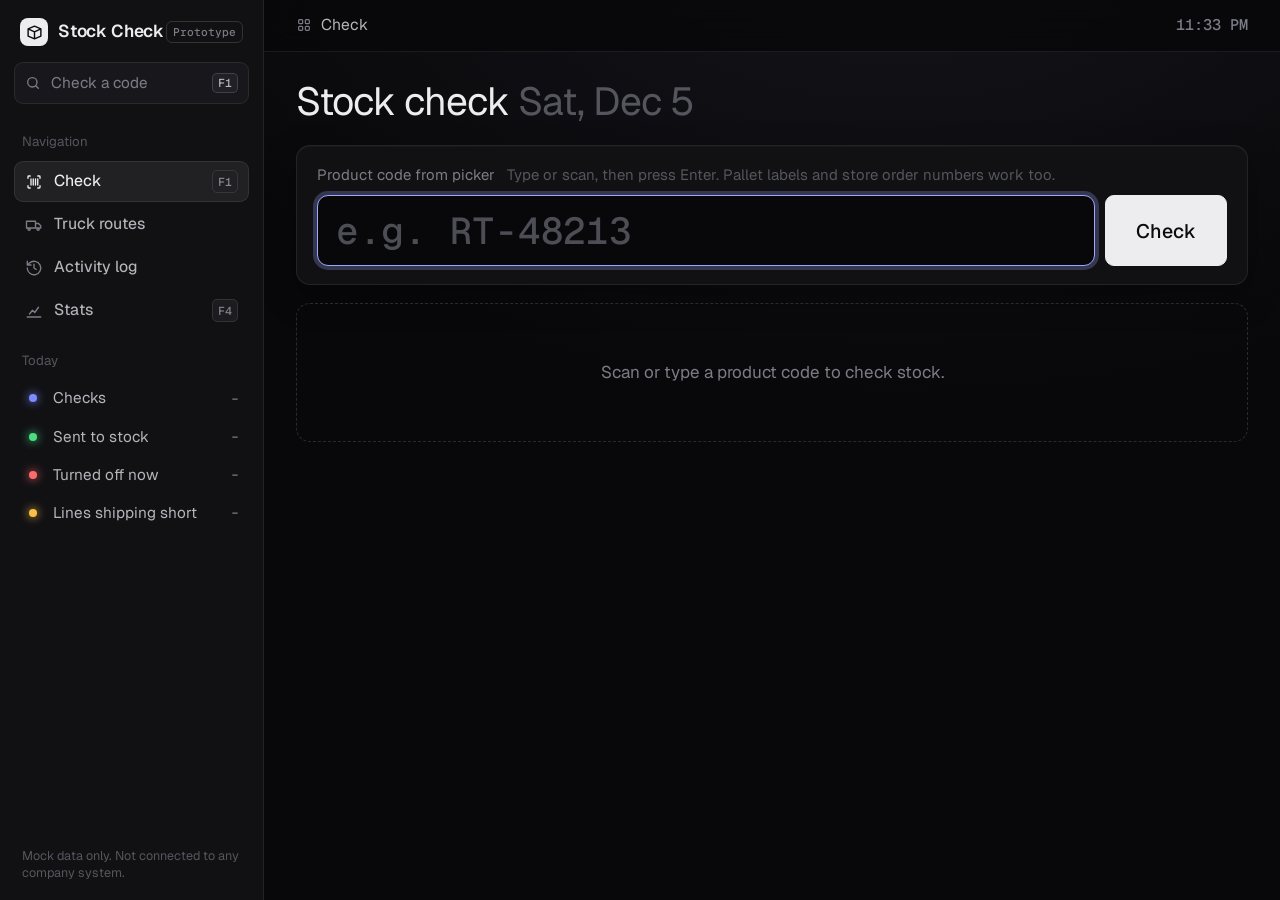
==== commit 55ece036: "Add pick progress, stockouts, doors and pallet search Mock data now simulates tonight's picking: eac" ====
--- a/static/index.html
+++ b/static/index.html
@@ -72,7 +72,7 @@
         <section id="view-check" class="view active">
           <h1 class="page-title">Stock check <span class="dim js-date"></span></h1>
           <form id="check-form" class="scan-form" autocomplete="off">
-            <label for="check-input" class="scan-label">Product code from picker <span class="hint">Type or scan, then press Enter</span></label>
+            <label for="check-input" class="scan-label">Product code from picker <span class="hint">Type or scan, then press Enter. Pallet labels and store order numbers work too.</span></label>
             <div class="scan-row">
               <input id="check-input" class="scan-input" placeholder="e.g. RT-48213" autofocus spellcheck="false">
               <button class="btn btn-primary btn-xl" type="submit">Check</button>
@@ -86,8 +86,9 @@
         <!-- ROUTES --------------------------------------------------------->
         <section id="view-routes" class="view">
           <h1 class="page-title">Truck routes <span class="dim" id="routes-title-count"></span></h1>
+          <div id="routes-overview"></div>
           <div class="routes-toolbar" id="routes-toolbar">
-            <input id="routes-search" class="search" placeholder="Search route, truck or area…" spellcheck="false" aria-label="Search routes">
+            <input id="routes-search" class="search" placeholder="Search route, truck, door or area…" spellcheck="false" aria-label="Search routes">
             <select id="routes-type" class="search select" aria-label="Truck type">
               <option value="">All truck types</option>
               <option>Route</option>
--- a/static/app.css
+++ b/static/app.css
@@ -347,6 +347,29 @@
 .stop-totals { display: flex; align-items: center; gap: 10px; font-size: .8rem; color: var(--muted); }
 .stop-empty { margin: 4px 0 0; font-size: .9rem; }
 .table tr.short td { background: var(--bad-soft); }
+
+/* overview: progress by zone + stockouts */
+#routes-overview[hidden] { display: none; }
+.overview-grid { display: grid; grid-template-columns: minmax(0, 1fr); gap: 0; }
+@media (min-width: 1900px) { .overview-grid { grid-template-columns: minmax(0, 5fr) minmax(0, 7fr); gap: 18px; align-items: start; } }
+.card-sub { font-size: .82rem; margin-top: 2px; }
+.zone-table tr.total-row td { background: var(--warn-soft); color: var(--ink); }
+.bad-text { color: var(--bad); }
+.pct-cell { white-space: nowrap; }
+.pct-cell .mono { margin-left: 8px; font-size: .85rem; color: var(--ink-2); }
+.bar { display: inline-block; width: 70px; height: 6px; border-radius: 99px; background: var(--panel-3); overflow: hidden; vertical-align: middle; }
+.bar i { display: block; height: 100%; background: var(--good); border-radius: 99px; box-shadow: 0 0 8px var(--good-soft); }
+.route-facts .bar { width: 64px; margin-top: 6px; }
+.routes-cell { font-size: .8rem; white-space: nowrap; }
+.stockout-table td { vertical-align: middle; }
+.stockout-table td:last-child, .route-table td.mono { white-space: nowrap; }
+
+/* route detail extras */
+.pallet { font-size: .78rem; color: var(--faint); margin-top: 2px; }
+.pallet .mono { color: var(--muted); letter-spacing: .03em; }
+.stop-card.highlight-stop { border-color: var(--focus); box-shadow: 0 0 0 3px var(--focus-ring), var(--shadow); }
+.line-table td.zone { font-size: .78rem; color: var(--muted); }
+.line-table td.picker { font-size: .8rem; white-space: nowrap; }
 
 .code-link {
   font: 500 .9rem var(--font-mono); color: var(--ink); background: none; border: none; padding: 0; cursor: pointer; white-space: nowrap;
@@ -506,14 +529,16 @@
   .stop-card { padding: 14px; }
   /* Order lines become small stacked rows on a phone. */
   .stop-card thead { display: none; }
-  .stop-card tbody tr { display: grid; grid-template-columns: auto auto 1fr; align-items: center; gap: 6px 14px; padding: 10px 8px; border-bottom: 1px solid var(--line); }
+  .stop-card tbody tr { display: grid; grid-template-columns: auto auto auto 1fr; align-items: center; gap: 6px 12px; padding: 10px 8px; border-bottom: 1px solid var(--line); }
   .stop-card tbody tr:last-child { border-bottom: none; }
   .stop-card tbody tr.short { background: var(--bad-soft); border-radius: 8px; }
   .stop-card tbody td { border: none; padding: 0; background: none !important; }
   .stop-card tbody td:first-child { grid-column: 1 / -1; }
   .stop-card tbody td.num { text-align: left; }
   .stop-card tbody td.num::after { content: " cs"; color: var(--muted); }
-  .stop-card tbody td:last-child { justify-self: end; }
+  .stop-card tbody td:nth-child(5) { justify-self: end; }
+  .stop-card tbody td.picker { grid-column: 1 / -1; }
+  .stop-card tbody td.picker:empty { display: none; }
 }
 
 @media (prefers-reduced-motion: reduce) {
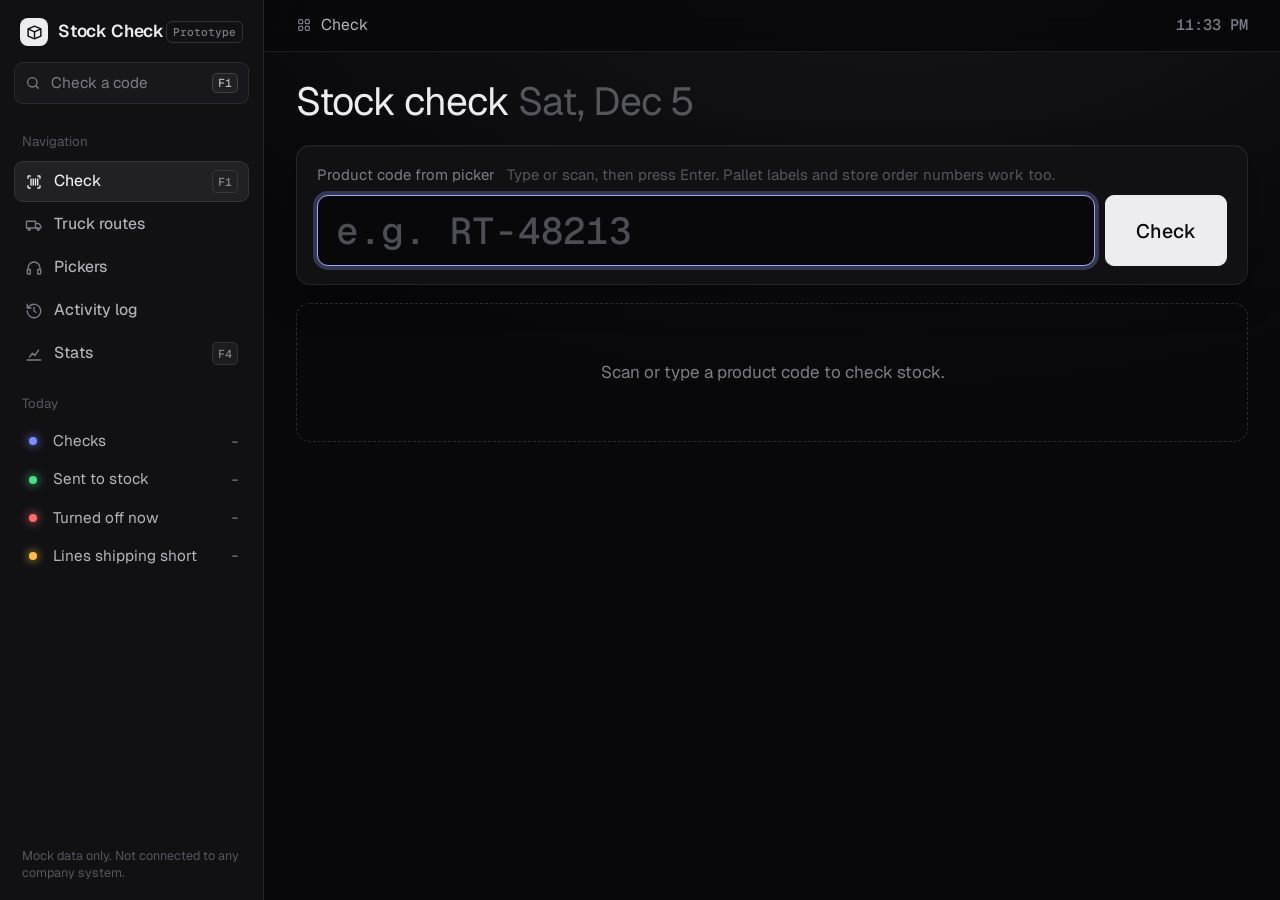
==== commit d200d357: "Add material records, held/inbound stock, and Pickers screen Each product now has a material number," ====
--- a/static/index.html
+++ b/static/index.html
@@ -35,6 +35,10 @@
         <button class="tab" data-view="routes" data-label="Truck routes" role="tab">
           <svg viewBox="0 0 24 24" aria-hidden="true"><path d="M2 7h12v9H2zM14 10h4l3 3v3h-7M5.5 19a1.5 1.5 0 1 0 0-3 1.5 1.5 0 0 0 0 3zM17.5 19a1.5 1.5 0 1 0 0-3 1.5 1.5 0 0 0 0 3z" fill="none" stroke="currentColor" stroke-width="1.8" stroke-linejoin="round"/></svg>
           <span>Truck routes</span><span class="nav-count" id="routes-count"></span>
+        </button>
+        <button class="tab" data-view="pickers" data-label="Pickers" role="tab">
+          <svg viewBox="0 0 24 24" aria-hidden="true"><path d="M4 14v-2a8 8 0 0 1 16 0v2M3 14h4v6H4a1 1 0 0 1-1-1zM21 14h-4v6h3a1 1 0 0 0 1-1z" fill="none" stroke="currentColor" stroke-width="1.8" stroke-linejoin="round"/></svg>
+          <span>Pickers</span><span class="nav-count" id="pickers-count"></span>
         </button>
         <button class="tab" data-view="log" data-label="Activity log" role="tab">
           <svg viewBox="0 0 24 24" aria-hidden="true"><path d="M12 7v5l3 2M3 12a9 9 0 1 0 3-6.7L3 8M3 3v5h5" fill="none" stroke="currentColor" stroke-width="1.8" stroke-linecap="round" stroke-linejoin="round"/></svg>
@@ -98,6 +102,12 @@
             <span class="muted routes-hint">Click a route to see its stores and orders.</span>
           </div>
           <div id="routes-body"></div>
+        </section>
+
+        <!-- PICKERS -------------------------------------------------------->
+        <section id="view-pickers" class="view">
+          <h1 class="page-title">Pickers <span class="dim" id="pickers-title-count"></span></h1>
+          <div id="pickers-body"></div>
         </section>
 
         <!-- LOG ------------------------------------------------------------>
--- a/static/app.css
+++ b/static/app.css
@@ -370,6 +370,27 @@
 .stop-card.highlight-stop { border-color: var(--focus); box-shadow: 0 0 0 3px var(--focus-ring), var(--shadow); }
 .line-table td.zone { font-size: .78rem; color: var(--muted); }
 .line-table td.picker { font-size: .8rem; white-space: nowrap; }
+
+/* check result: material record, held/inbound stock, advice */
+.chip-text { display: block; font-size: 1rem; font-weight: 500; }
+.code-chip .pill { margin-top: 2px; }
+.held-title { margin-top: 16px; }
+.advice { display: flex; gap: 10px; align-items: flex-start; padding: 12px 14px; border-radius: 11px; border: 1px solid var(--line); font-size: .95rem; color: var(--ink-2); }
+.advice svg { width: 20px; height: 20px; flex: none; margin-top: 1px; }
+.advice b { color: var(--ink); font-weight: 500; }
+.advice.bad { background: var(--bad-soft); border-color: var(--bad-line); }
+.advice.bad svg { color: var(--bad); }
+.advice.warn { background: var(--warn-soft); border-color: var(--warn-line); }
+.advice.warn svg { color: var(--warn); }
+.advice.info { background: var(--info-soft); border-color: var(--info-line); }
+.advice.info svg { color: var(--info); }
+
+/* pickers */
+.now-where { font-size: .85rem; color: var(--ink); white-space: nowrap; }
+.now-store { font-size: .8rem; }
+.pickers-note { font-size: .82rem; margin-top: -6px; }
+.truck-link { font-size: .88rem; margin-top: 2px; }
+.code-link.small { font-size: .78rem; }
 
 .code-link {
   font: 500 .9rem var(--font-mono); color: var(--ink); background: none; border: none; padding: 0; cursor: pointer; white-space: nowrap;
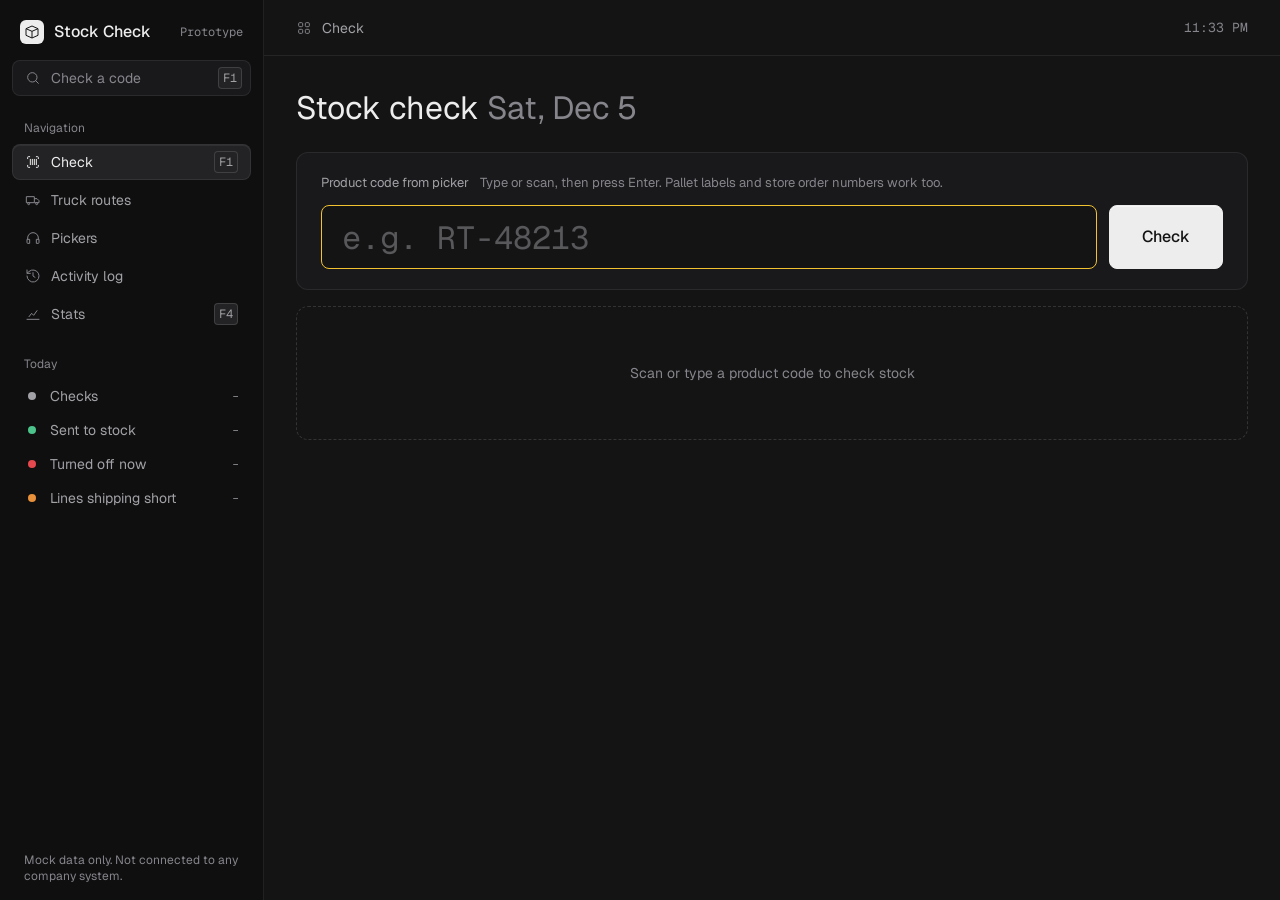
==== commit f21b8742: "Unslop the interface Redesign pass with the unslop method: quiet graphite chrome with safety yellow " ====
--- a/static/index.html
+++ b/static/index.html
@@ -13,7 +13,7 @@
       <div class="side-head">
         <div class="brand">
           <span class="brand-mark" aria-hidden="true">
-            <svg viewBox="0 0 24 24"><path d="M3 7l9-4 9 4v10l-9 4-9-4z M3 7l9 4 9-4 M12 11v10" fill="none" stroke="currentColor" stroke-width="2" stroke-linejoin="round"/></svg>
+            <svg viewBox="0 0 24 24"><path d="M3 7l9-4 9 4v10l-9 4-9-4z M3 7l9 4 9-4 M12 11v10" fill="none" stroke="currentColor" stroke-width="1.5" stroke-linejoin="round"/></svg>
           </span>
           <span class="brand-title">Stock Check</span>
         </div>
@@ -21,7 +21,7 @@
       </div>
 
       <button class="side-search" id="side-search" type="button">
-        <svg viewBox="0 0 24 24" aria-hidden="true"><circle cx="11" cy="11" r="7" fill="none" stroke="currentColor" stroke-width="2"/><path d="M20 20l-4-4" stroke="currentColor" stroke-width="2" stroke-linecap="round"/></svg>
+        <svg viewBox="0 0 24 24" aria-hidden="true"><circle cx="11" cy="11" r="7" fill="none" stroke="currentColor" stroke-width="1.5"/><path d="M20 20l-4-4" stroke="currentColor" stroke-width="1.5" stroke-linecap="round"/></svg>
         <span>Check a code</span>
         <kbd>F1</kbd>
       </button>
@@ -29,23 +29,23 @@
       <div class="side-label">Navigation</div>
       <nav class="nav" role="tablist">
         <button class="tab active" data-view="check" data-label="Check" role="tab">
-          <svg viewBox="0 0 24 24" aria-hidden="true"><path d="M4 7V5a1 1 0 0 1 1-1h2M17 4h2a1 1 0 0 1 1 1v2M20 17v2a1 1 0 0 1-1 1h-2M7 20H5a1 1 0 0 1-1-1v-2M8 8v8M11 8v8M14 8v8M17 8v8" fill="none" stroke="currentColor" stroke-width="1.8" stroke-linecap="round"/></svg>
+          <svg viewBox="0 0 24 24" aria-hidden="true"><path d="M4 7V5a1 1 0 0 1 1-1h2M17 4h2a1 1 0 0 1 1 1v2M20 17v2a1 1 0 0 1-1 1h-2M7 20H5a1 1 0 0 1-1-1v-2M8 8v8M11 8v8M14 8v8M17 8v8" fill="none" stroke="currentColor" stroke-width="1.5" stroke-linecap="round"/></svg>
           <span>Check</span><span class="nav-count"><kbd>F1</kbd></span>
         </button>
         <button class="tab" data-view="routes" data-label="Truck routes" role="tab">
-          <svg viewBox="0 0 24 24" aria-hidden="true"><path d="M2 7h12v9H2zM14 10h4l3 3v3h-7M5.5 19a1.5 1.5 0 1 0 0-3 1.5 1.5 0 0 0 0 3zM17.5 19a1.5 1.5 0 1 0 0-3 1.5 1.5 0 0 0 0 3z" fill="none" stroke="currentColor" stroke-width="1.8" stroke-linejoin="round"/></svg>
+          <svg viewBox="0 0 24 24" aria-hidden="true"><path d="M2 7h12v9H2zM14 10h4l3 3v3h-7M5.5 19a1.5 1.5 0 1 0 0-3 1.5 1.5 0 0 0 0 3zM17.5 19a1.5 1.5 0 1 0 0-3 1.5 1.5 0 0 0 0 3z" fill="none" stroke="currentColor" stroke-width="1.5" stroke-linejoin="round"/></svg>
           <span>Truck routes</span><span class="nav-count" id="routes-count"></span>
         </button>
         <button class="tab" data-view="pickers" data-label="Pickers" role="tab">
-          <svg viewBox="0 0 24 24" aria-hidden="true"><path d="M4 14v-2a8 8 0 0 1 16 0v2M3 14h4v6H4a1 1 0 0 1-1-1zM21 14h-4v6h3a1 1 0 0 0 1-1z" fill="none" stroke="currentColor" stroke-width="1.8" stroke-linejoin="round"/></svg>
+          <svg viewBox="0 0 24 24" aria-hidden="true"><path d="M4 14v-2a8 8 0 0 1 16 0v2M3 14h4v6H4a1 1 0 0 1-1-1zM21 14h-4v6h3a1 1 0 0 0 1-1z" fill="none" stroke="currentColor" stroke-width="1.5" stroke-linejoin="round"/></svg>
           <span>Pickers</span><span class="nav-count" id="pickers-count"></span>
         </button>
         <button class="tab" data-view="log" data-label="Activity log" role="tab">
-          <svg viewBox="0 0 24 24" aria-hidden="true"><path d="M12 7v5l3 2M3 12a9 9 0 1 0 3-6.7L3 8M3 3v5h5" fill="none" stroke="currentColor" stroke-width="1.8" stroke-linecap="round" stroke-linejoin="round"/></svg>
+          <svg viewBox="0 0 24 24" aria-hidden="true"><path d="M12 7v5l3 2M3 12a9 9 0 1 0 3-6.7L3 8M3 3v5h5" fill="none" stroke="currentColor" stroke-width="1.5" stroke-linecap="round" stroke-linejoin="round"/></svg>
           <span>Activity log</span><span class="nav-count" id="off-count"></span>
         </button>
         <button class="tab" data-view="stats" data-label="Stats" role="tab">
-          <svg viewBox="0 0 24 24" aria-hidden="true"><path d="M3 20h18M6 16l4-5 3 3 5-7" fill="none" stroke="currentColor" stroke-width="1.8" stroke-linecap="round" stroke-linejoin="round"/></svg>
+          <svg viewBox="0 0 24 24" aria-hidden="true"><path d="M3 20h18M6 16l4-5 3 3 5-7" fill="none" stroke="currentColor" stroke-width="1.5" stroke-linecap="round" stroke-linejoin="round"/></svg>
           <span>Stats</span><span class="nav-count"><kbd>F4</kbd></span>
         </button>
       </nav>
@@ -64,7 +64,7 @@
     <div class="main-col">
       <header class="topbar">
         <div class="crumb">
-          <svg viewBox="0 0 24 24" aria-hidden="true"><rect x="4" y="4" width="6" height="6" rx="1.5" fill="none" stroke="currentColor" stroke-width="1.8"/><rect x="14" y="4" width="6" height="6" rx="1.5" fill="none" stroke="currentColor" stroke-width="1.8"/><rect x="4" y="14" width="6" height="6" rx="1.5" fill="none" stroke="currentColor" stroke-width="1.8"/><rect x="14" y="14" width="6" height="6" rx="1.5" fill="none" stroke="currentColor" stroke-width="1.8"/></svg>
+          <svg viewBox="0 0 24 24" aria-hidden="true"><rect x="4" y="4" width="6" height="6" rx="1.5" fill="none" stroke="currentColor" stroke-width="1.5"/><rect x="14" y="4" width="6" height="6" rx="1.5" fill="none" stroke="currentColor" stroke-width="1.5"/><rect x="4" y="14" width="6" height="6" rx="1.5" fill="none" stroke="currentColor" stroke-width="1.5"/><rect x="14" y="14" width="6" height="6" rx="1.5" fill="none" stroke="currentColor" stroke-width="1.5"/></svg>
           <span id="crumb-label">Check</span>
         </div>
         <div class="clock" id="clock"></div>
@@ -83,7 +83,7 @@
             </div>
           </form>
           <div id="check-result" class="result-area">
-            <div class="empty-state">Scan or type a product code to check stock.</div>
+            <div class="empty-state">Scan or type a product code to check stock</div>
           </div>
         </section>
 
--- a/static/app.css
+++ b/static/app.css
@@ -1,559 +1,545 @@
-/* Layout: a quiet near-black console. Fixed sidebar for navigation and today's counts; the main pane
-   carries one light-weight page title, thin-bordered panels, and outcomes that glow in their status color. */
+/* Stock Check: a night-shift warehouse desk.
+   Graphite surfaces stay quiet; the one bright thing is a location drawn as a real rack label,
+   in safety yellow. Every other location code wears a thin strip of that yellow tape. */
 :root {
   color-scheme: dark;
 
   --font-ui: "Geist", "Segoe UI", system-ui, -apple-system, Roboto, Arial, sans-serif;
   --font-mono: "Geist Mono", Consolas, "Cascadia Mono", ui-monospace, monospace;
 
-  --bg: #08080a;
-  --bg-glow: #15151b;
-  --panel: #111114;
-  --panel-2: #18181c;
-  --panel-3: #202026;
-  --line: rgba(255, 255, 255, .08);
-  --line-strong: rgba(255, 255, 255, .14);
-  --ink: #ededef;
-  --ink-2: #b4b4bb;
-  --muted: #7c7c86;
-  --faint: #55555e;
-  --placeholder: #4d4d55;
-  --hover: rgba(255, 255, 255, .04);
-  --active: rgba(255, 255, 255, .07);
-
-  --primary: #ededef;
+  /* graphite ramp */
+  --deep: #0f0f10;          /* sidebar */
+  --bg: #141415;            /* page */
+  --panel: #19191b;         /* card */
+  --raised: #232325;        /* active row, input, chip */
+  --raised-2: #2b2b2e;      /* hover on raised */
+  --line: rgba(237, 237, 237, .08);
+  --line-strong: rgba(237, 237, 237, .14);
+  --ink: #ededed;           /* primary text */
+  --ink-2: #a1a1a6;         /* secondary text */
+  --muted: #85858b;         /* meta, icons, captions */
+  --hover: rgba(237, 237, 237, .04);
+
+  /* the one accent: safety yellow, like floor lines and rack labels */
+  --accent: #f2c230;
+  --accent-ink: #17140a;    /* text on yellow */
+  --accent-soft: rgba(242, 194, 48, .12);
+
+  --primary: #ededed;       /* primary button: off-white with dark text */
   --primary-hover: #ffffff;
-  --primary-ink: #0b0b0d;
-  --focus: #9aa8ff;
-  --focus-ring: rgba(154, 168, 255, .25);
-
-  --good: #4ade80;
-  --good-soft: rgba(74, 222, 128, .1);
-  --good-line: rgba(74, 222, 128, .28);
-  --good-solid: #1f8a4c;
-  --good-solid-hover: #24a259;
-  --bad: #ff6b6b;
-  --bad-soft: rgba(255, 107, 107, .1);
-  --bad-line: rgba(255, 107, 107, .3);
-  --bad-solid: #d93a3a;
-  --bad-solid-hover: #ec4646;
-  --warn: #fbbf4a;
-  --warn-soft: rgba(251, 191, 74, .1);
-  --warn-line: rgba(251, 191, 74, .35);
-  --info: #9aa8ff;
-  --info-soft: rgba(154, 168, 255, .1);
-  --info-line: rgba(154, 168, 255, .3);
-  --neutral-soft: rgba(255, 255, 255, .06);
-  --solid-ink: #ffffff;
-  --callout-bg: #fbbf4a;
-  --callout-ink: #141006;
-
-  --dot-blue: #7c8cff;
-  --dot-green: #4ade80;
-  --dot-red: #ff6b6b;
-  --dot-amber: #fbbf4a;
-
-  --chart: #8f9bff;
-  --chart-glow: rgba(143, 155, 255, .55);
-  --chart-fill: rgba(143, 155, 255, .22);
-  --chart-avg: #6b6b75;
-  --grid: rgba(255, 255, 255, .06);
-
-  --tooltip-bg: #ededef;
-  --tooltip-ink: #0b0b0d;
-  --backdrop: rgba(0, 0, 0, .7);
-  --shadow: 0 1px 0 rgba(255, 255, 255, .03) inset, 0 12px 32px rgba(0, 0, 0, .35);
-  --shadow-lg: 0 24px 80px rgba(0, 0, 0, .7);
-
-  --radius: 14px;
-  --radius-sm: 9px;
+  --primary-ink: #141415;
+
+  /* semantic colors carry meaning only */
+  --good: #4cc38a;
+  --good-soft: rgba(76, 195, 138, .1);
+  --good-line: rgba(76, 195, 138, .24);
+  --good-solid: #1e7a4c;
+  --good-solid-hover: #238a56;
+  --bad: #e5484d;
+  --bad-soft: rgba(229, 72, 77, .1);
+  --bad-line: rgba(229, 72, 77, .26);
+  --bad-solid: #c2363b;
+  --bad-solid-hover: #d33f44;
+  --warn: #e8913a;
+  --warn-soft: rgba(232, 145, 58, .1);
+  --warn-line: rgba(232, 145, 58, .26);
+
+  --backdrop: rgba(0, 0, 0, .64);
+  --shadow-float: 0 16px 48px rgba(0, 0, 0, .5);
+  --highlight: inset 0 1px 0 rgba(255, 255, 255, .06);
+
+  --r-sm: 8px;              /* rows, inputs, buttons */
+  --r-md: 12px;             /* cards */
+  --r-lg: 16px;             /* dialogs */
   --side-w: 264px;
-  font-size: 17px;
+  --ease: cubic-bezier(0.22, 1, 0.36, 1);
 }
 
 * { box-sizing: border-box; }
 html, body { margin: 0; }
 body {
-  font-family: var(--font-ui);
-  background: radial-gradient(1200px 700px at 70% -10%, var(--bg-glow), transparent 70%), var(--bg);
-  background-attachment: fixed;
+  font: 400 14px/20px var(--font-ui);
+  background: var(--bg);
   color: var(--ink);
-  line-height: 1.45;
   -webkit-font-smoothing: antialiased;
 }
-body::before { content: ""; position: fixed; inset: 0 0 auto; height: env(safe-area-inset-top, 0px); z-index: 30; background: var(--bg); }
+body::before { content: ""; position: fixed; inset: 0 0 auto; height: env(safe-area-inset-top, 0px); z-index: 30; background: var(--deep); }
 kbd {
-  font: 500 .68rem/1 var(--font-mono);
-  min-width: 20px; padding: 3px 5px; border-radius: 5px; text-align: center;
-  background: var(--panel-3); border: 1px solid var(--line-strong); color: var(--ink-2);
+  display: inline-block; min-width: 20px; padding: 2px 4px; border-radius: 4px; text-align: center;
+  font: 400 12px/16px var(--font-mono); color: var(--ink-2);
+  background: var(--raised); border: 1px solid var(--line-strong);
 }
 .muted { color: var(--muted); }
 .mono { font-family: var(--font-mono); }
 h1, h2, h3 { text-wrap: balance; }
 svg { flex: none; }
+button, a, input, select, summary { transition: color 140ms var(--ease), background-color 140ms var(--ease), border-color 140ms var(--ease), opacity 140ms var(--ease); }
+:focus-visible { outline: 2px solid var(--accent); outline-offset: 2px; }
 
 /* ---------- shell ---------- */
 .shell { display: grid; grid-template-columns: var(--side-w) minmax(0, 1fr); min-height: 100vh; }
 
 .sidebar {
   position: sticky; top: env(safe-area-inset-top, 0px); height: 100vh; overflow-y: auto;
-  display: flex; flex-direction: column; gap: 6px;
-  padding-block: 18px;
-  padding-left: max(14px, env(safe-area-inset-left, 0px)); padding-right: 14px;
-  background: var(--panel); border-right: 1px solid var(--line);
-}
-.side-head { display: flex; align-items: center; justify-content: space-between; padding: 0 6px 10px; }
+  display: flex; flex-direction: column;
+  padding-block: 16px;
+  padding-left: max(12px, env(safe-area-inset-left, 0px)); padding-right: 12px;
+  background: var(--deep); border-right: 1px solid var(--line);
+}
+.side-head { display: flex; align-items: center; justify-content: space-between; height: 32px; padding: 0 8px; margin-bottom: 12px; }
 .brand { display: flex; align-items: center; gap: 10px; }
-.brand-mark { width: 28px; height: 28px; display: grid; place-items: center; border-radius: 8px; background: var(--ink); color: var(--primary-ink); }
-.brand-mark svg { width: 17px; height: 17px; }
-.brand-title { font-weight: 600; font-size: 1.02rem; letter-spacing: -.01em; }
-.side-tag { font: 500 .66rem var(--font-mono); color: var(--muted); border: 1px solid var(--line-strong); border-radius: 6px; padding: 3px 6px; }
+.brand-mark { width: 24px; height: 24px; display: grid; place-items: center; border-radius: 6px; background: var(--ink); color: var(--primary-ink); }
+.brand-mark svg { width: 16px; height: 16px; }
+.brand-title { font-size: 16px; line-height: 20px; font-weight: 500; }
+.side-tag { font: 400 12px/16px var(--font-mono); color: var(--muted); }
 
 .side-search {
-  font: inherit; display: flex; align-items: center; gap: 10px; width: 100%;
-  padding: 9px 10px; margin-bottom: 8px; border-radius: var(--radius-sm); cursor: pointer;
-  background: var(--panel-2); border: 1px solid var(--line); color: var(--muted); font-size: .9rem;
+  font: inherit; display: flex; align-items: center; gap: 10px; width: 100%; height: 36px;
+  padding: 0 8px 0 12px; border-radius: var(--r-sm); cursor: pointer;
+  background: var(--panel); border: 1px solid var(--line); color: var(--muted);
 }
 .side-search svg { width: 16px; height: 16px; }
 .side-search span { flex: 1; text-align: left; }
 .side-search:hover { border-color: var(--line-strong); color: var(--ink-2); }
-.side-search:focus-visible { outline: 2px solid var(--focus); outline-offset: 2px; }
-
-.side-label { font-size: .78rem; color: var(--faint); padding: 14px 8px 4px; }
+
+.side-label { font-size: 12px; line-height: 16px; color: var(--muted); padding: 0 12px; margin: 24px 0 8px; }
 .nav { display: grid; gap: 2px; }
 .tab {
-  font: inherit; font-size: .93rem; font-weight: 450; text-align: left;
-  display: flex; align-items: center; gap: 11px; width: 100%;
-  padding: 8px 10px; border-radius: var(--radius-sm); cursor: pointer;
+  font: inherit; text-align: left;
+  display: flex; align-items: center; gap: 10px; width: 100%; height: 36px;
+  padding: 0 12px; border-radius: var(--r-sm); cursor: pointer;
   background: transparent; border: 1px solid transparent; color: var(--ink-2);
 }
-.tab svg { width: 18px; height: 18px; color: var(--muted); }
+.tab svg { width: 16px; height: 16px; color: var(--muted); }
 .tab span:first-of-type { flex: 1; }
 .tab:hover { background: var(--hover); color: var(--ink); }
-.tab.active { background: var(--active); border-color: var(--line); color: var(--ink); }
+.tab.active { background: var(--raised); border-color: var(--line); color: var(--ink); box-shadow: var(--highlight); }
 .tab.active svg { color: var(--ink); }
-.tab:focus-visible { outline: 2px solid var(--focus); outline-offset: 1px; }
-.nav-count { font: 500 .75rem var(--font-mono); color: var(--muted); }
-.nav-count kbd { opacity: .7; }
-.badge { background: var(--warn); color: var(--callout-ink); border-radius: 99px; padding: 1px 7px; font-weight: 600; }
+.nav-count { font: 400 12px/16px var(--font-mono); color: var(--muted); font-variant-numeric: tabular-nums; }
 .badge[hidden] { display: none; }
 
 .side-stats { list-style: none; margin: 0; padding: 0; display: grid; gap: 2px; }
-.side-stats li { display: flex; align-items: center; gap: 11px; padding: 7px 10px; font-size: .9rem; color: var(--ink-2); }
-.side-stats span { margin-left: auto; font: 500 .78rem var(--font-mono); color: var(--muted); font-variant-numeric: tabular-nums; }
-.dot { width: 8px; height: 8px; border-radius: 50%; display: inline-block; margin: 0 5px; }
-.dot-blue { background: var(--dot-blue); box-shadow: 0 0 10px var(--dot-blue); }
-.dot-green { background: var(--dot-green); box-shadow: 0 0 10px var(--dot-green); }
-.dot-red { background: var(--dot-red); box-shadow: 0 0 10px var(--dot-red); }
-.dot-amber { background: var(--dot-amber); box-shadow: 0 0 10px var(--dot-amber); }
-.side-foot { margin-top: auto; padding: 14px 8px 0; font-size: .74rem; color: var(--faint); line-height: 1.4; }
+.side-stats li { display: flex; align-items: center; gap: 10px; height: 32px; padding: 0 12px; color: var(--ink-2); }
+.side-stats span { margin-left: auto; font: 400 12px/16px var(--font-mono); color: var(--muted); font-variant-numeric: tabular-nums; }
+.dot { width: 8px; height: 8px; border-radius: 50%; display: inline-block; margin: 0 4px; }
+.dot-blue { background: var(--ink-2); }
+.dot-green { background: var(--good); }
+.dot-red { background: var(--bad); }
+.dot-amber { background: var(--warn); }
+.side-foot { margin-top: auto; padding: 16px 12px 0; font-size: 12px; line-height: 16px; color: var(--muted); }
 
 .main-col { min-width: 0; display: flex; flex-direction: column; }
 .topbar {
   position: sticky; top: env(safe-area-inset-top, 0px); z-index: 10;
-  display: flex; align-items: center; justify-content: space-between; gap: 16px;
-  padding-block: 14px;
+  display: flex; align-items: center; justify-content: space-between; gap: 16px; height: 56px;
   padding-left: max(32px, env(safe-area-inset-left, 0px)); padding-right: max(32px, env(safe-area-inset-right, 0px));
-  background: color-mix(in srgb, var(--bg) 82%, transparent); backdrop-filter: blur(12px);
-  border-bottom: 1px solid var(--line);
-}
-.crumb { display: flex; align-items: center; gap: 9px; font-size: .92rem; color: var(--ink-2); }
+  background: var(--bg); border-bottom: 1px solid var(--line);
+}
+.crumb { display: flex; align-items: center; gap: 10px; color: var(--ink-2); }
 .crumb svg { width: 16px; height: 16px; color: var(--muted); }
-.clock { font: 500 .9rem var(--font-mono); color: var(--muted); font-variant-numeric: tabular-nums; }
+.clock { font: 400 13px/20px var(--font-mono); color: var(--muted); font-variant-numeric: tabular-nums; }
 
 main {
-  width: 100%; max-width: 1360px;
-  padding-block: 28px 64px;
+  width: 100%; max-width: 1440px;
+  padding-block: 32px 64px;
   padding-left: max(32px, env(safe-area-inset-left, 0px)); padding-right: max(32px, env(safe-area-inset-right, 0px));
 }
 .view { display: none; }
-.view.active { display: block; }
-.page-title { font-size: 2.3rem; font-weight: 400; letter-spacing: -.025em; line-height: 1.1; margin: 0 0 22px; }
-.page-title .dim { color: var(--faint); }
+.view.active { display: block; animation: enter 320ms var(--ease) both; }
+@keyframes enter { from { opacity: 0; transform: translateY(8px); } }
+.page-title { font-size: 32px; line-height: 40px; font-weight: 400; margin: 0 0 24px; }
+.page-title .dim { color: var(--muted); }
 
 /* ---------- buttons ---------- */
 .btn {
-  font: inherit; font-weight: 500; font-size: .95rem;
-  border: 1px solid var(--line-strong); background: var(--panel-2); color: var(--ink);
-  padding: 9px 16px; border-radius: var(--radius-sm); cursor: pointer;
+  font: inherit; font-weight: 500;
+  height: 36px; padding: 0 16px; border-radius: var(--r-sm); cursor: pointer;
+  border: 1px solid var(--line-strong); background: var(--raised); color: var(--ink);
   display: inline-flex; align-items: center; gap: 8px; justify-content: center;
-}
-.btn:hover { background: var(--panel-3); }
-.btn:focus-visible { outline: 2px solid var(--focus); outline-offset: 2px; }
+  transition: background-color 140ms var(--ease), border-color 140ms var(--ease), color 140ms var(--ease), transform 120ms var(--ease);
+}
+.btn:hover { background: var(--raised-2); }
+.btn:active { transform: scale(.98); }
 .btn:disabled { opacity: .4; cursor: not-allowed; }
-.btn-primary { background: var(--primary); border-color: var(--primary); color: var(--primary-ink); }
+.btn-primary { background: var(--primary); border-color: var(--primary); color: var(--primary-ink); box-shadow: inset 0 1px 0 rgba(255, 255, 255, .5); }
 .btn-primary:hover { background: var(--primary-hover); border-color: var(--primary-hover); }
-.btn-danger { background: var(--bad-solid); border-color: var(--bad-solid); color: var(--solid-ink); }
+.btn-danger { background: var(--bad-solid); border-color: var(--bad-solid); color: #fff; }
 .btn-danger:hover { background: var(--bad-solid-hover); border-color: var(--bad-solid-hover); }
-.btn-good { background: var(--good-solid); border-color: var(--good-solid); color: var(--solid-ink); }
+.btn-good { background: var(--good-solid); border-color: var(--good-solid); color: #fff; }
 .btn-good:hover { background: var(--good-solid-hover); border-color: var(--good-solid-hover); }
-.btn-ghost { border-color: transparent; background: transparent; color: var(--muted); }
+.btn-ghost { border-color: transparent; background: transparent; color: var(--ink-2); }
 .btn-ghost:hover { color: var(--ink); background: var(--hover); }
-.btn-lg { font-size: 1.05rem; padding: 12px 20px; }
-.btn-xl { font-size: 1.15rem; padding: 0 30px; }
-.btn svg { width: 1.15em; height: 1.15em; }
+.btn-lg { height: 44px; padding: 0 20px; font-size: 15px; }
+.btn-xl { height: auto; padding: 0 32px; font-size: 16px; }
+.btn svg { width: 16px; height: 16px; }
 .btn kbd { background: transparent; }
 
 /* ---------- panels ---------- */
-.card, .scan-form, .result, .tile {
-  background: var(--panel); border: 1px solid var(--line); border-radius: var(--radius); box-shadow: var(--shadow);
-}
-.card { padding: 18px 20px; margin-bottom: 18px; }
-.card-head { display: flex; flex-wrap: wrap; justify-content: space-between; align-items: center; gap: 10px; margin-bottom: 14px; }
-.card-head h2 { margin: 0; font-size: 1rem; font-weight: 500; }
-.card-label { font-size: .85rem; color: var(--muted); }
-.card-value { font-size: 1.9rem; font-weight: 500; letter-spacing: -.02em; font-variant-numeric: tabular-nums; }
+.card, .scan-form, .result, .tile { background: var(--panel); border: 1px solid var(--line); border-radius: var(--r-md); }
+.card { padding: 20px 24px; margin-bottom: 16px; }
+.card-head { display: flex; flex-wrap: wrap; justify-content: space-between; align-items: center; gap: 12px; margin-bottom: 16px; }
+.card-head h2 { margin: 0; font-size: 16px; line-height: 24px; font-weight: 500; }
+.card-label { font-size: 13px; line-height: 20px; color: var(--muted); }
+.card-value { font-size: 24px; line-height: 32px; font-weight: 500; font-variant-numeric: tabular-nums; }
 
 /* ---------- scan input ---------- */
-.scan-form { padding: 18px 20px; margin-bottom: 18px; }
-.scan-label { display: block; font-size: .88rem; color: var(--muted); margin-bottom: 10px; }
-.hint { color: var(--faint); margin-left: 8px; }
-.scan-row { display: flex; gap: 10px; }
+.scan-form { padding: 20px 24px; margin-bottom: 16px; }
+.scan-label { display: block; font-size: 13px; line-height: 20px; color: var(--ink-2); margin-bottom: 12px; }
+.hint { color: var(--muted); margin-left: 8px; }
+.scan-row { display: flex; gap: 12px; }
 .scan-input {
-  flex: 1; min-width: 0;
-  font: 500 2.2rem/1.1 var(--font-mono); letter-spacing: .02em; text-transform: uppercase;
-  padding: 14px 18px; border-radius: 11px;
+  flex: 1; min-width: 0; height: 64px;
+  font: 400 32px/40px var(--font-mono); text-transform: uppercase;
+  padding: 0 20px; border-radius: var(--r-sm);
   background: var(--bg); color: var(--ink); border: 1px solid var(--line-strong);
 }
-.scan-input:focus { outline: none; border-color: var(--focus); box-shadow: 0 0 0 4px var(--focus-ring); }
-.scan-input::placeholder { color: var(--placeholder); text-transform: none; }
-.compact .scan-input { font-size: 1.35rem; padding: 10px 12px; }
+.scan-input:focus { outline: none; border-color: var(--accent); }
+.scan-input::placeholder { color: var(--muted); opacity: .6; text-transform: none; }
 
 /* ---------- result card ---------- */
 .result-area { min-width: 0; }
 .result-area .empty-state {
-  border: 1px dashed var(--line-strong); border-radius: var(--radius);
-  padding: 56px 20px; text-align: center; color: var(--muted);
+  border: 1px dashed var(--line-strong); border-radius: var(--r-md);
+  padding: 56px 24px; text-align: center; color: var(--muted);
 }
 .result { overflow: hidden; }
 .verdict {
-  --tone: var(--ink-2); --tone-soft: var(--neutral-soft);
-  display: flex; align-items: center; gap: 18px; padding: 22px 24px;
-  background: radial-gradient(130% 160% at 0% 0%, var(--tone-soft), transparent 60%);
+  --tone: var(--ink-2);
+  display: flex; align-items: center; gap: 16px; padding: 20px 24px;
   border-bottom: 1px solid var(--line);
 }
-.verdict .icon {
-  width: 58px; height: 58px; padding: 11px; border-radius: 16px; flex: none;
-  color: var(--tone); background: var(--tone-soft); border: 1px solid var(--tone-line, var(--line));
-  filter: drop-shadow(0 0 14px var(--tone-soft));
-}
+.verdict .icon { width: 32px; height: 32px; flex: none; color: var(--tone); }
 .verdict .icon svg { width: 100%; height: 100%; }
-.verdict-text { font-size: 2.5rem; font-weight: 600; letter-spacing: -.01em; line-height: 1; color: var(--tone); }
-.verdict-sub { font-size: 1rem; color: var(--ink-2); margin-top: 7px; }
-.verdict.good { --tone: var(--good); --tone-soft: var(--good-soft); --tone-line: var(--good-line); }
-.verdict.bad { --tone: var(--bad); --tone-soft: var(--bad-soft); --tone-line: var(--bad-line); }
-.verdict.warn { --tone: var(--warn); --tone-soft: var(--warn-soft); --tone-line: var(--warn-line); }
-
-.result-body { padding: 22px 24px 24px; display: grid; gap: 22px; }
-.product-line { display: flex; flex-wrap: wrap; align-items: baseline; gap: 4px 14px; }
-.product-name { font-size: 1.75rem; font-weight: 500; letter-spacing: -.02em; }
-.product-pack { font-size: 1.2rem; color: var(--muted); }
-.codes { display: flex; gap: 10px; flex-wrap: wrap; }
-.code-chip { background: var(--panel-2); border: 1px solid var(--line); border-radius: 10px; padding: 8px 12px; }
-.code-chip small { display: block; color: var(--muted); font-size: .74rem; margin-bottom: 2px; }
-.code-chip .mono { font-size: 1.12rem; font-weight: 500; }
-.lookup-steps { font: .78rem var(--font-mono); color: var(--faint); }
-
-.send-to {
-  border: 1px solid var(--good-line); border-radius: var(--radius);
-  background: linear-gradient(180deg, var(--good-soft), transparent 120%);
-  padding: 18px 20px;
-}
-.send-to-label { font-size: .85rem; color: var(--good); }
-.send-to-row { display: flex; flex-wrap: wrap; align-items: baseline; gap: 2px 22px; margin-top: 6px; }
-.send-loc { font: 500 3.5rem/1.05 var(--font-mono); letter-spacing: -.02em; color: var(--ink); }
-.send-qty { font-size: 1.6rem; font-weight: 500; color: var(--ink-2); font-variant-numeric: tabular-nums; }
-.send-type { font: .9rem var(--font-mono); color: var(--good); }
-.send-note { margin-top: 10px; color: var(--warn); font-size: .95rem; }
-
-.action-row { display: flex; flex-wrap: wrap; gap: 10px; align-items: center; }
-.action-row .muted { font-size: .88rem; }
+.verdict-text { font-size: 40px; line-height: 48px; font-weight: 500; letter-spacing: -.02em; color: var(--tone); }
+.verdict-sub { font-size: 15px; line-height: 20px; color: var(--ink-2); margin-top: 4px; }
+.verdict.good { --tone: var(--good); }
+.verdict.bad { --tone: var(--bad); }
+.verdict.warn { --tone: var(--warn); }
+
+.result-body { padding: 24px; display: grid; gap: 24px; }
+.product-line { display: flex; flex-wrap: wrap; align-items: baseline; gap: 4px 12px; }
+.product-name { font-size: 24px; line-height: 32px; font-weight: 500; }
+.product-pack { font-size: 16px; line-height: 24px; color: var(--ink-2); }
+.codes { display: flex; gap: 8px; flex-wrap: wrap; }
+.code-chip { background: var(--raised); border: 1px solid var(--line); border-radius: var(--r-sm); padding: 8px 12px; min-height: 56px; }
+.code-chip small { display: block; color: var(--muted); font-size: 12px; line-height: 16px; margin-bottom: 4px; }
+.code-chip .mono { font-size: 15px; line-height: 20px; }
+.lookup-steps { font-size: 12px; line-height: 16px; color: var(--muted); }
+
+/* the moment: where to send the picker, drawn as a real rack label */
+.send-to { display: grid; gap: 12px; }
+.send-to-label { font-size: 13px; line-height: 20px; color: var(--ink-2); }
+.rack-label {
+  position: relative; display: grid; grid-template-columns: minmax(0, 1fr) auto; align-items: center; gap: 8px 24px;
+  max-width: 640px; padding: 16px 24px 16px 32px; border-radius: 6px;
+  background: var(--accent); color: var(--accent-ink);
+  box-shadow: 0 1px 0 rgba(255, 255, 255, .35) inset, 0 12px 32px rgba(0, 0, 0, .45);
+}
+.rack-label::before {           /* the rack beam the label is stuck to */
+  content: ""; position: absolute; left: 12px; top: 16px; bottom: 16px; width: 4px; border-radius: 2px; background: rgba(23, 20, 10, .85);
+}
+.rack-loc { font: 500 56px/64px var(--font-mono); letter-spacing: -.01em; }
+.rack-meta { font: 400 13px/20px var(--font-mono); display: flex; gap: 16px; }
+.rack-meta b { font-weight: 500; }
+.rack-barcode { grid-row: 1 / span 2; grid-column: 2; display: grid; gap: 4px; justify-items: center; }
+.rack-barcode svg { width: 152px; height: 64px; display: block; }
+.rack-barcode span { font: 400 12px/16px var(--font-mono); letter-spacing: .08em; }
+.send-more { display: flex; flex-wrap: wrap; gap: 8px 16px; align-items: center; color: var(--ink-2); }
+.send-note { display: flex; gap: 8px; align-items: flex-start; color: var(--warn); }
+.send-note svg { width: 16px; height: 16px; margin-top: 2px; }
+
+/* signature: every location code wears a strip of the same yellow tape */
+.loc {
+  display: inline-flex; align-items: center; height: 24px; padding: 0 8px 0 10px; border-radius: 4px;
+  font: 400 13px/20px var(--font-mono); color: var(--ink); white-space: nowrap;
+  background: var(--raised); box-shadow: inset 2px 0 0 var(--accent);
+}
+.loc.empty { color: var(--muted); box-shadow: inset 2px 0 0 var(--line-strong); }
+
+.action-row { display: flex; flex-wrap: wrap; gap: 12px; align-items: center; }
+.action-row .muted { font-size: 13px; }
 
 .reminder {
-  border: 1px solid var(--warn-line); border-radius: var(--radius);
-  background: linear-gradient(180deg, var(--warn-soft), transparent 140%);
-  padding: 18px 20px; display: flex; gap: 16px; align-items: center; flex-wrap: wrap;
-}
-.reminder .icon { width: 46px; height: 46px; color: var(--warn); flex: none; }
-.reminder-text { font-size: 1.55rem; font-weight: 500; letter-spacing: -.01em; flex: 1; min-width: min(260px, 100%); }
-.reminder-text b { background: var(--callout-bg); color: var(--callout-ink); padding: 0 9px; border-radius: 7px; font-weight: 600; white-space: nowrap; }
+  border: 1px solid var(--line-strong); border-radius: var(--r-md); background: var(--raised);
+  padding: 20px 24px; display: flex; gap: 16px; align-items: center; flex-wrap: wrap;
+}
+.reminder .icon { width: 32px; height: 32px; color: var(--ink-2); flex: none; }
+.reminder .icon svg { width: 100%; height: 100%; }
+.reminder-text { font-size: 24px; line-height: 32px; font-weight: 500; flex: 1; min-width: min(260px, 100%); }
+.reminder-text b { background: var(--accent); color: var(--accent-ink); padding: 0 8px; border-radius: 4px; font-weight: 500; font-family: var(--font-mono); white-space: nowrap; }
 .done-banner {
   border: 1px solid var(--good-line); background: var(--good-soft); color: var(--good);
-  border-radius: var(--radius); padding: 14px 18px; font-size: 1.15rem; font-weight: 500;
+  border-radius: var(--r-md); padding: 12px 16px; font-size: 15px; font-weight: 500;
   display: flex; align-items: center; gap: 10px;
 }
-.done-banner svg { width: 26px; height: 26px; }
-
-.two-col { display: grid; grid-template-columns: 1fr 1fr; gap: 22px; }
+.done-banner svg { width: 18px; height: 18px; }
+
+.two-col { display: grid; grid-template-columns: 1fr 1fr; gap: 24px; }
 .two-col > * { min-width: 0; }
-.section-title { font-size: .85rem; font-weight: 400; color: var(--muted); margin: 0 0 8px; }
+.section-title { font-size: 13px; line-height: 20px; font-weight: 400; color: var(--muted); margin: 0 0 8px; }
 
 /* ---------- tables ---------- */
 .table-wrap { overflow-x: auto; }
-.table { width: 100%; border-collapse: collapse; font-size: .93rem; }
-.table th { text-align: left; font-size: .78rem; font-weight: 400; color: var(--muted); padding: 8px 10px; border-bottom: 1px solid var(--line); white-space: nowrap; }
-.table td { padding: 10px; border-bottom: 1px solid var(--line); vertical-align: top; color: var(--ink-2); }
+.table { width: 100%; border-collapse: collapse; }
+.table th { text-align: left; font-size: 12px; line-height: 16px; font-weight: 400; color: var(--muted); padding: 8px 12px; border-bottom: 1px solid var(--line); white-space: nowrap; }
+.table td { padding: 8px 12px; height: 44px; border-bottom: 1px solid var(--line); vertical-align: middle; color: var(--ink-2); }
 .table td b { color: var(--ink); font-weight: 500; }
 .table .num { text-align: right; font-family: var(--font-mono); font-variant-numeric: tabular-nums; }
 .table td.mono { color: var(--ink); }
-.table tr.zero td { color: var(--faint); }
-.table tr.highlight td { background: var(--good-soft); color: var(--ink); }
+.table tr.zero td { color: var(--muted); }
+.table tr.highlight td { color: var(--ink); }
 .table tr:last-child td { border-bottom: none; }
 .truck { color: var(--ink) !important; font-family: var(--font-mono); }
 
 /* ---------- status pills ---------- */
 .pill {
-  display: inline-flex; align-items: center; gap: 6px;
-  font-size: .8rem; font-weight: 500; padding: 3px 9px 3px 7px; border-radius: 99px; white-space: nowrap;
+  display: inline-flex; align-items: center; gap: 6px; height: 24px;
+  font-size: 12px; line-height: 16px; font-weight: 500; padding: 0 8px 0 6px; border-radius: 6px; white-space: nowrap;
   border: 1px solid transparent;
 }
-.pill svg { width: 15px; height: 15px; }
+.pill svg { width: 14px; height: 14px; }
 .pill.good { background: var(--good-soft); color: var(--good); border-color: var(--good-line); }
 .pill.bad { background: var(--bad-soft); color: var(--bad); border-color: var(--bad-line); }
 .pill.warn { background: var(--warn-soft); color: var(--warn); border-color: var(--warn-line); }
-.pill.info { background: var(--info-soft); color: var(--info); border-color: var(--info-line); }
-.pill.neutral { background: var(--neutral-soft); color: var(--ink-2); border-color: var(--line-strong); }
+.pill.info, .pill.neutral { background: var(--raised); color: var(--ink-2); border-color: var(--line); }
+.pill.info { color: var(--ink); }
 
 /* ---------- truck routes ---------- */
-.routes-toolbar { display: flex; flex-wrap: wrap; align-items: center; gap: 10px; margin-bottom: 14px; }
+.routes-toolbar { display: flex; flex-wrap: wrap; align-items: center; gap: 12px; margin-bottom: 16px; }
 .routes-toolbar[hidden] { display: none; }
-.routes-toolbar .search { min-width: 260px; }
+.routes-toolbar .search { min-width: 280px; }
 .select { min-width: 0 !important; cursor: pointer; }
-.routes-hint { font-size: .85rem; }
+.routes-hint { font-size: 13px; }
 .route-row { cursor: pointer; }
 .route-row:hover td { background: var(--hover); }
-.route-row:focus-visible { outline: 2px solid var(--focus); outline-offset: -2px; }
-.route-row td { vertical-align: middle; }
+.route-row:focus-visible { outline: 2px solid var(--accent); outline-offset: -2px; }
 .route-row .pill { margin: 2px 0; }
 
-.back-btn { margin: -4px 0 12px -10px; }
-.route-head { display: grid; grid-template-columns: minmax(0, 1fr) auto; gap: 16px 28px; align-items: end; }
-.route-number { font: 500 3rem/1 var(--font-mono); letter-spacing: -.03em; margin: 2px 0 6px; }
-.route-facts { display: flex; flex-wrap: wrap; gap: 14px 28px; }
-.fact { font-size: 1.5rem; font-weight: 500; font-variant-numeric: tabular-nums; }
-.route-attention { grid-column: 1 / -1; display: flex; flex-wrap: wrap; align-items: center; gap: 8px 10px; padding-top: 14px; border-top: 1px solid var(--line); }
-.toggle { margin-left: auto; display: inline-flex; align-items: center; gap: 8px; font-size: .88rem; color: var(--ink-2); cursor: pointer; }
-.toggle input { width: 16px; height: 16px; accent-color: var(--primary); }
-
-.stop-card { padding: 16px 18px; }
-.stop-head { display: flex; align-items: center; gap: 14px; margin-bottom: 10px; flex-wrap: wrap; }
+.back-btn { margin: -8px 0 12px -12px; padding: 0 12px 0 8px; }
+.route-head { display: grid; grid-template-columns: minmax(0, 1fr) auto; gap: 16px 32px; align-items: end; }
+.route-number { font: 500 40px/48px var(--font-mono); margin: 4px 0; }
+.route-facts { display: flex; flex-wrap: wrap; gap: 16px 32px; align-items: flex-end; }
+.fact { font-size: 24px; line-height: 32px; font-weight: 500; font-variant-numeric: tabular-nums; }
+.fact .loc { height: 32px; font-size: 16px; }
+.route-attention { grid-column: 1 / -1; display: flex; flex-wrap: wrap; align-items: center; gap: 8px 12px; padding-top: 16px; border-top: 1px solid var(--line); }
+.toggle { margin-left: auto; display: inline-flex; align-items: center; gap: 8px; font-size: 13px; color: var(--ink-2); cursor: pointer; }
+.toggle input { width: 16px; height: 16px; margin: 0; accent-color: var(--accent); }
+
+.stop-card { padding: 16px 20px; }
+.stop-head { display: flex; align-items: center; gap: 16px; margin-bottom: 12px; flex-wrap: wrap; }
 .stop-num {
-  width: 34px; height: 34px; border-radius: 50%; display: grid; place-items: center; flex: none;
-  font: 600 .95rem var(--font-mono); background: var(--panel-3); border: 1px solid var(--line-strong);
-}
-.stop-info { flex: 1; min-width: min(220px, 100%); }
-.stop-name { font-weight: 500; font-size: 1.05rem; }
-.stop-info .muted { font-size: .84rem; }
-.stop-totals { display: flex; align-items: center; gap: 10px; font-size: .8rem; color: var(--muted); }
-.stop-empty { margin: 4px 0 0; font-size: .9rem; }
+  width: 32px; height: 32px; border-radius: 50%; display: grid; place-items: center; flex: none;
+  font: 500 13px/20px var(--font-mono); background: var(--raised); border: 1px solid var(--line-strong);
+}
+.stop-info { flex: 1; min-width: min(220px, 100%); display: grid; gap: 4px; }
+.stop-name { font-weight: 500; font-size: 15px; line-height: 20px; color: var(--ink); }
+.stop-info .muted { font-size: 13px; }
+.stop-totals { display: flex; align-items: center; gap: 12px; font-size: 12px; color: var(--muted); }
+.stop-empty { margin: 4px 0 0; font-size: 13px; }
 .table tr.short td { background: var(--bad-soft); }
 
 /* overview: progress by zone + stockouts */
 #routes-overview[hidden] { display: none; }
-.overview-grid { display: grid; grid-template-columns: minmax(0, 1fr); gap: 0; }
-@media (min-width: 1900px) { .overview-grid { grid-template-columns: minmax(0, 5fr) minmax(0, 7fr); gap: 18px; align-items: start; } }
-.card-sub { font-size: .82rem; margin-top: 2px; }
-.zone-table tr.total-row td { background: var(--warn-soft); color: var(--ink); }
+.overview-grid { display: grid; grid-template-columns: minmax(0, 1fr); }
+@media (min-width: 1900px) { .overview-grid { grid-template-columns: minmax(0, 5fr) minmax(0, 7fr); gap: 16px; align-items: start; } }
+.card-sub { font-size: 13px; line-height: 20px; margin-top: 4px; }
+.zone-table tr.total-row td { background: var(--raised); color: var(--ink); }
 .bad-text { color: var(--bad); }
 .pct-cell { white-space: nowrap; }
-.pct-cell .mono { margin-left: 8px; font-size: .85rem; color: var(--ink-2); }
-.bar { display: inline-block; width: 70px; height: 6px; border-radius: 99px; background: var(--panel-3); overflow: hidden; vertical-align: middle; }
-.bar i { display: block; height: 100%; background: var(--good); border-radius: 99px; box-shadow: 0 0 8px var(--good-soft); }
-.route-facts .bar { width: 64px; margin-top: 6px; }
-.routes-cell { font-size: .8rem; white-space: nowrap; }
-.stockout-table td { vertical-align: middle; }
+.pct-cell .mono { margin-left: 8px; font-size: 13px; color: var(--ink-2); }
+.bar { display: inline-block; width: 72px; height: 4px; border-radius: 2px; background: var(--raised-2); overflow: hidden; vertical-align: middle; }
+.bar i { display: block; height: 100%; background: var(--ink-2); border-radius: 2px; }
+.route-facts .bar { width: 64px; margin-top: 8px; display: block; }
+.routes-cell { font-size: 13px; white-space: nowrap; }
 .stockout-table td:last-child, .route-table td.mono { white-space: nowrap; }
 
 /* route detail extras */
-.pallet { font-size: .78rem; color: var(--faint); margin-top: 2px; }
-.pallet .mono { color: var(--muted); letter-spacing: .03em; }
-.stop-card.highlight-stop { border-color: var(--focus); box-shadow: 0 0 0 3px var(--focus-ring), var(--shadow); }
-.line-table td.zone { font-size: .78rem; color: var(--muted); }
-.line-table td.picker { font-size: .8rem; white-space: nowrap; }
+.pallet { font-size: 12px; line-height: 16px; color: var(--muted); }
+.pallet .mono { color: var(--ink-2); }
+.stop-card.highlight-stop { border-color: var(--line-strong); box-shadow: inset 3px 0 0 var(--accent); }
+.line-table td.zone { font-size: 12px; color: var(--muted); }
+.line-table td.picker { font-size: 13px; white-space: nowrap; }
 
 /* check result: material record, held/inbound stock, advice */
-.chip-text { display: block; font-size: 1rem; font-weight: 500; }
-.code-chip .pill { margin-top: 2px; }
+.chip-text { display: block; font-size: 15px; line-height: 20px; }
+.code-chip .pill { margin-top: 0; }
 .held-title { margin-top: 16px; }
-.advice { display: flex; gap: 10px; align-items: flex-start; padding: 12px 14px; border-radius: 11px; border: 1px solid var(--line); font-size: .95rem; color: var(--ink-2); }
-.advice svg { width: 20px; height: 20px; flex: none; margin-top: 1px; }
+.advice { display: flex; gap: 12px; align-items: flex-start; padding: 12px 16px; border-radius: var(--r-sm); border: 1px solid var(--line); background: var(--raised); color: var(--ink-2); }
+.advice svg { width: 16px; height: 16px; flex: none; margin-top: 2px; color: var(--ink-2); }
 .advice b { color: var(--ink); font-weight: 500; }
 .advice.bad { background: var(--bad-soft); border-color: var(--bad-line); }
 .advice.bad svg { color: var(--bad); }
 .advice.warn { background: var(--warn-soft); border-color: var(--warn-line); }
 .advice.warn svg { color: var(--warn); }
-.advice.info { background: var(--info-soft); border-color: var(--info-line); }
-.advice.info svg { color: var(--info); }
 
 /* pickers */
-.now-where { font-size: .85rem; color: var(--ink); white-space: nowrap; }
-.now-store { font-size: .8rem; }
-.pickers-note { font-size: .82rem; margin-top: -6px; }
-.truck-link { font-size: .88rem; margin-top: 2px; }
-.code-link.small { font-size: .78rem; }
+.now-where { font-size: 13px; color: var(--ink); white-space: nowrap; }
+.now-store { font-size: 12px; line-height: 16px; }
+.pickers-note { font-size: 13px; margin: -4px 0 0; }
+.truck-link { font-size: 13px; line-height: 20px; }
+.code-link.small { font-size: 12px; }
 
 .code-link {
-  font: 500 .9rem var(--font-mono); color: var(--ink); background: none; border: none; padding: 0; cursor: pointer; white-space: nowrap;
-  text-decoration: underline; text-decoration-color: var(--line-strong); text-underline-offset: 3px;
-}
-.code-link:hover { text-decoration-color: var(--ink); }
-.code-link:focus-visible { outline: 2px solid var(--focus); outline-offset: 2px; border-radius: 3px; }
+  font: 400 13px/20px var(--font-mono); color: var(--ink); background: none; border: none; padding: 0; cursor: pointer; white-space: nowrap;
+  text-decoration: underline; text-decoration-color: var(--line-strong); text-underline-offset: 4px;
+}
+.code-link:hover { text-decoration-color: var(--accent); }
 
 /* ---------- log ---------- */
-.search { font: inherit; font-size: .9rem; padding: 9px 12px; border-radius: var(--radius-sm); min-width: 300px; background: var(--bg); color: var(--ink); border: 1px solid var(--line-strong); }
-.search:focus { outline: none; border-color: var(--focus); }
-.search::placeholder { color: var(--placeholder); }
-.off-row { display: flex; align-items: center; gap: 14px; padding: 12px 0; border-bottom: 1px solid var(--line); flex-wrap: wrap; }
+.search { font: inherit; height: 36px; padding: 0 12px; border-radius: var(--r-sm); min-width: 300px; background: var(--bg); color: var(--ink); border: 1px solid var(--line-strong); }
+.search:focus { outline: none; border-color: var(--accent); }
+.search::placeholder { color: var(--muted); }
+.off-row { display: flex; align-items: center; gap: 16px; padding: 12px 0; border-bottom: 1px solid var(--line); flex-wrap: wrap; }
 .off-row:last-child { border-bottom: none; padding-bottom: 0; }
 .off-info { flex: 1; min-width: min(240px, 100%); }
-.off-name { font-weight: 500; }
-.off-info .muted { font-size: .85rem; }
-
-/* ---------- stats ---------- */
-.tiles { display: grid; grid-template-columns: repeat(auto-fit, minmax(min(220px, 100%), 1fr)); gap: 14px; margin-bottom: 18px; }
-.tile { padding: 16px 18px; }
-.tile-label { font-size: .85rem; color: var(--muted); }
-.tile-value { font-size: 2.1rem; font-weight: 500; letter-spacing: -.02em; font-variant-numeric: tabular-nums; line-height: 1.2; margin-top: 4px; }
-.tile-sub { font: .78rem var(--font-mono); color: var(--muted); margin-top: 4px; }
-.tile-sub .up { color: var(--good); }
-.legend { display: flex; flex-wrap: wrap; gap: 6px 18px; color: var(--muted); font-size: .85rem; }
+.off-name { font-weight: 500; color: var(--ink); }
+.off-info .muted { font-size: 13px; }
+
+/* ---------- stats tiles: one lead figure, then compact ones ---------- */
+.tiles { display: grid; grid-template-columns: minmax(0, 2fr) repeat(3, minmax(0, 1fr)); gap: 16px; margin-bottom: 16px; }
+.tile { padding: 20px 24px; min-height: 120px; display: grid; align-content: start; gap: 4px; }
+.tile-label { font-size: 13px; line-height: 20px; color: var(--muted); }
+.tile-value { font-size: 32px; line-height: 40px; font-weight: 500; font-variant-numeric: tabular-nums; }
+.tile:first-child .tile-value { font-size: 40px; line-height: 48px; letter-spacing: -.02em; }
+.tile-sub { font-size: 13px; line-height: 20px; color: var(--ink-2); }
+.legend { display: flex; flex-wrap: wrap; gap: 8px 16px; color: var(--muted); font-size: 13px; }
 .legend span { display: inline-flex; align-items: center; gap: 8px; }
-.swatch { display: inline-block; width: 18px; height: 0; border-top: 2px solid var(--chart); }
-.swatch-line { box-shadow: 0 0 6px var(--chart-glow); }
-.swatch-dash { border-top: 2px dashed var(--chart-avg); }
-
-.chart { position: relative; height: 300px; }
+.swatch { display: inline-block; width: 16px; height: 0; border-top: 2px solid var(--accent); }
+.swatch-dash { border-top: 2px dashed var(--muted); }
+
+.chart { position: relative; height: 320px; }
 .chart svg { display: block; width: 100%; height: 100%; overflow: visible; }
-.chart .grid-line { stroke: var(--grid); stroke-width: 1; }
-.chart .axis-label { fill: var(--faint); font: 11px var(--font-mono); }
+.chart .grid-line { stroke: var(--line); stroke-width: 1; }
+.chart .axis-label { fill: var(--muted); font: 400 12px var(--font-mono); }
 .chart .axis-label.now { fill: var(--ink); }
-.chart .line-today { fill: none; stroke: var(--chart); stroke-width: 2.25; filter: drop-shadow(0 0 6px var(--chart-glow)); }
-.chart .line-avg { fill: none; stroke: var(--chart-avg); stroke-width: 1.5; stroke-dasharray: 4 4; }
-.chart .pt { fill: var(--bg); stroke: var(--chart); stroke-width: 2; }
-.chart .pt-label { fill: var(--ink); font: 600 12px var(--font-mono); }
+.chart .line-today { fill: none; stroke: var(--accent); stroke-width: 2; }
+.chart .line-avg { fill: none; stroke: var(--muted); stroke-width: 1.5; stroke-dasharray: 4 4; }
+.chart .pt { fill: var(--panel); stroke: var(--accent); stroke-width: 2; }
+.chart .pt-label { fill: var(--ink); font: 500 12px var(--font-mono); }
 .chart .crosshair { stroke: var(--line-strong); stroke-width: 1; }
 .chart .hit { fill: transparent; cursor: default; }
 .tooltip {
   position: absolute; pointer-events: none; z-index: 5;
-  background: var(--tooltip-bg); color: var(--tooltip-ink); padding: 8px 11px; border-radius: 9px;
-  font-size: .82rem; line-height: 1.4; white-space: nowrap; transform: translate(-50%, calc(-100% - 12px)); display: none;
-  box-shadow: var(--shadow-lg);
-}
-.tooltip b { font-weight: 600; }
-.table-toggle { margin-top: 18px; font-size: .9rem; }
+  background: var(--raised); color: var(--ink); border: 1px solid var(--line-strong); padding: 8px 12px; border-radius: var(--r-sm);
+  font-size: 13px; line-height: 20px; white-space: nowrap; transform: translate(-50%, calc(-100% - 12px)); display: none;
+  box-shadow: var(--shadow-float);
+}
+.tooltip b { font-weight: 500; }
+.table-toggle { margin-top: 16px; }
 .table-toggle summary { cursor: pointer; color: var(--muted); }
 .table-toggle summary:hover { color: var(--ink); }
 
 /* ---------- dialog / toast ---------- */
-.dialog { border: 1px solid var(--line-strong); border-radius: 16px; padding: 0; max-width: 520px; width: 92vw; box-shadow: var(--shadow-lg); background: var(--panel); color: var(--ink); }
-.dialog::backdrop { background: var(--backdrop); backdrop-filter: blur(3px); }
-.dialog form { padding: 24px 26px; }
-.dialog h2 { margin: 0 0 10px; font-size: 1.35rem; font-weight: 500; }
-.dialog p { color: var(--ink-2); margin: 0 0 22px; }
+.dialog { border: 1px solid var(--line-strong); border-radius: var(--r-lg); padding: 0; max-width: 520px; width: 92vw; box-shadow: var(--shadow-float); background: var(--panel); color: var(--ink); }
+.dialog::backdrop { background: var(--backdrop); }
+.dialog form { padding: 24px; }
+.dialog h2 { margin: 0 0 8px; font-size: 20px; line-height: 28px; font-weight: 500; }
+.dialog p { color: var(--ink-2); margin: 0 0 24px; font-size: 15px; line-height: 24px; }
 .dialog p b { color: var(--ink); font-weight: 500; }
-.dialog-actions { display: flex; flex-wrap: wrap; justify-content: flex-end; gap: 10px; }
+.dialog-actions { display: flex; flex-wrap: wrap; justify-content: flex-end; gap: 12px; }
 .toast {
-  position: fixed; bottom: calc(22px + env(safe-area-inset-bottom, 0px)); left: 50%; transform: translateX(-50%) translateY(30px);
-  background: var(--tooltip-bg); color: var(--tooltip-ink); padding: 11px 18px; border-radius: 10px; font-weight: 500; font-size: .92rem;
-  opacity: 0; transition: .2s; pointer-events: none; max-width: calc(100vw - 32px); box-shadow: var(--shadow-lg);
+  position: fixed; bottom: calc(24px + env(safe-area-inset-bottom, 0px)); left: 50%; transform: translateX(-50%) translateY(8px);
+  background: var(--raised); color: var(--ink); border: 1px solid var(--line-strong); padding: 8px 16px; border-radius: var(--r-sm); font-weight: 500;
+  opacity: 0; pointer-events: none; max-width: calc(100vw - 32px); box-shadow: var(--shadow-float);
+  transition: opacity 200ms var(--ease), transform 200ms var(--ease);
 }
 .toast.show { opacity: 1; transform: translateX(-50%) translateY(0); }
 
 /* ---------- web demo intro (only in the shareable demo) ---------- */
-.demo-intro { margin-bottom: 26px; }
-.demo-intro details { background: var(--panel); border: 1px solid var(--line); border-radius: var(--radius); box-shadow: var(--shadow); padding: 20px 22px; }
+.demo-intro { margin-bottom: 32px; }
+.demo-intro details { background: var(--panel); border: 1px solid var(--line); border-radius: var(--r-md); padding: 20px 24px; }
 .demo-intro summary { cursor: pointer; display: grid; gap: 4px; list-style: none; }
 .demo-intro summary::-webkit-details-marker { display: none; }
-.demo-intro summary::after { content: "Hide intro"; justify-self: start; font-size: .8rem; color: var(--muted); margin-top: 4px; text-decoration: underline; text-underline-offset: 3px; }
+.demo-intro summary::after { content: "Hide intro"; justify-self: start; font-size: 13px; color: var(--muted); margin-top: 4px; text-decoration: underline; text-underline-offset: 4px; }
 .demo-intro details:not([open]) summary::after { content: "About this project"; }
-.demo-eyebrow { font: .74rem var(--font-mono); color: var(--muted); }
-.demo-title { font-size: 1.6rem; font-weight: 400; letter-spacing: -.02em; line-height: 1.2; }
-.demo-title .dim { color: var(--faint); }
-.demo-grid { display: grid; grid-template-columns: minmax(0, 3fr) minmax(0, 2fr); gap: 20px 32px; margin-top: 16px; }
-.demo-story p { margin: 0 0 16px; max-width: 65ch; color: var(--ink-2); font-size: .95rem; }
+.demo-eyebrow { font: 400 12px/16px var(--font-mono); color: var(--muted); }
+.demo-title { font-size: 24px; line-height: 32px; font-weight: 400; }
+.demo-title .dim { color: var(--muted); }
+.demo-grid { display: grid; grid-template-columns: minmax(0, 3fr) minmax(0, 2fr); gap: 24px 32px; margin-top: 16px; }
+.demo-story p { margin: 0 0 16px; max-width: 65ch; color: var(--ink-2); }
 .demo-compare { display: grid; grid-template-columns: repeat(2, minmax(0, 1fr)); gap: 12px; }
-.demo-compare > div { background: var(--panel-2); border: 1px solid var(--line); border-radius: 11px; padding: 12px 14px; }
-.demo-compare > div:last-child { border-color: var(--good-line); background: var(--good-soft); }
-.demo-compare h3, .demo-try h3 { margin: 0 0 8px; font-size: .82rem; font-weight: 400; color: var(--muted); }
-.demo-compare > div:last-child h3 { color: var(--good); }
-.demo-compare ol { margin: 0; padding-left: 1.3em; font-size: .86rem; color: var(--ink-2); display: grid; gap: 3px; }
+.demo-compare > div { background: var(--raised); border: 1px solid var(--line); border-radius: var(--r-sm); padding: 12px 16px; }
+.demo-compare > div:last-child { box-shadow: inset 2px 0 0 var(--accent); }
+.demo-compare h3, .demo-try h3 { margin: 0 0 8px; font-size: 13px; line-height: 20px; font-weight: 400; color: var(--muted); }
+.demo-compare > div:last-child h3 { color: var(--ink); }
+.demo-compare ol { margin: 0; padding-left: 20px; font-size: 13px; color: var(--ink-2); display: grid; gap: 4px; }
 .demo-compare ol b { color: var(--ink); font-weight: 500; }
 .demo-chips { display: flex; flex-wrap: wrap; gap: 8px; }
 .demo-chip {
-  font: inherit; font-size: .82rem; text-align: left; cursor: pointer;
-  display: grid; gap: 2px; padding: 8px 11px; border-radius: 10px;
-  background: var(--panel-2); border: 1px solid var(--line); color: var(--muted);
-}
-.demo-chip .mono { font-size: .95rem; font-weight: 500; color: var(--ink); }
-.demo-chip:hover { border-color: var(--line-strong); background: var(--panel-3); }
-.demo-chip:focus-visible { outline: 2px solid var(--focus); outline-offset: 2px; }
+  font: inherit; font-size: 12px; line-height: 16px; text-align: left; cursor: pointer;
+  display: grid; gap: 4px; padding: 8px 12px; border-radius: var(--r-sm);
+  background: var(--raised); border: 1px solid var(--line); color: var(--muted);
+}
+.demo-chip .mono { font-size: 13px; line-height: 20px; color: var(--ink); }
+.demo-chip:hover { border-color: var(--line-strong); background: var(--raised-2); }
 .demo-actions { display: flex; flex-wrap: wrap; gap: 8px; margin-top: 12px; }
-.demo-note { margin: 12px 0 0; font-size: .76rem; color: var(--faint); max-width: 60ch; }
+.demo-note { margin: 12px 0 0; font-size: 12px; line-height: 16px; color: var(--muted); max-width: 60ch; }
 
 /* ---------- responsive ---------- */
 @media (max-width: 1150px) {
   .two-col { grid-template-columns: 1fr; }
   .demo-grid { grid-template-columns: 1fr; }
+  .tiles { grid-template-columns: repeat(2, minmax(0, 1fr)); }
 }
 
 @media (max-width: 860px) {
-  :root { font-size: 16px; }
   .shell { grid-template-columns: 1fr; }
   .sidebar {
     position: sticky; top: env(safe-area-inset-top, 0px); z-index: 20; height: auto; overflow: visible;
     flex-direction: row; flex-wrap: wrap; align-items: center; gap: 8px;
-    padding-block: 10px;
+    padding-block: 12px;
     padding-left: max(16px, env(safe-area-inset-left, 0px)); padding-right: max(16px, env(safe-area-inset-right, 0px));
     border-right: none; border-bottom: 1px solid var(--line);
   }
-  .side-head { padding: 0; flex: 1; }
+  .side-head { padding: 0; margin: 0; flex: 1; }
   .side-search, .side-label, .side-stats, .side-foot, .nav-count:not(.badge) { display: none; }
   .nav { display: flex; flex: 1 1 100%; overflow-x: auto; gap: 4px; scrollbar-width: none; }
-  .tab { width: auto; flex: none; padding: 7px 10px; gap: 8px; font-size: .9rem; }
-  .tab svg { width: 16px; height: 16px; }
+  .tab { width: auto; flex: none; height: 32px; padding: 0 12px; gap: 8px; }
   .topbar { display: none; }
   main {
-    padding-block: 20px 48px;
+    padding-block: 24px 48px;
     padding-left: max(16px, env(safe-area-inset-left, 0px)); padding-right: max(16px, env(safe-area-inset-right, 0px));
   }
-  .page-title { font-size: 1.8rem; margin-bottom: 16px; }
+  .page-title { font-size: 28px; line-height: 36px; margin-bottom: 16px; }
 }
 
 @media (max-width: 600px) {
   .dialog kbd { display: none; }
-  .scan-form { padding: 14px; }
-  .scan-input { font-size: 1.45rem; padding: 10px 12px; }
-  .btn-xl { font-size: 1.05rem; padding: 0 16px; }
-  .hint { display: block; margin: 2px 0 0; }
+  .scan-form { padding: 16px; }
+  .scan-input { height: 52px; font-size: 24px; padding: 0 12px; }
+  .btn-xl { font-size: 15px; padding: 0 16px; }
+  .hint { display: block; margin: 4px 0 0; }
   .verdict { padding: 16px; gap: 12px; }
-  .verdict .icon { width: 44px; height: 44px; padding: 8px; border-radius: 12px; }
-  .verdict-text { font-size: 1.75rem; }
-  .result-body { padding: 16px; gap: 18px; }
-  .product-name { font-size: 1.4rem; }
-  .send-loc { font-size: 2.4rem; }
-  .send-qty { font-size: 1.25rem; }
-  .reminder-text { font-size: 1.25rem; }
+  .verdict .icon { width: 24px; height: 24px; }
+  .verdict-text { font-size: 28px; line-height: 36px; }
+  .result-body { padding: 16px; gap: 20px; }
+  .product-name { font-size: 20px; line-height: 28px; }
+  .rack-label { grid-template-columns: 1fr; padding: 12px 16px 12px 28px; }
+  .rack-loc { font-size: 40px; line-height: 48px; }
+  .rack-barcode { grid-row: auto; grid-column: auto; justify-items: start; }
+  .rack-barcode svg { width: 120px; height: 40px; }
+  .reminder-text { font-size: 20px; line-height: 28px; }
   .search { min-width: 0; width: 100%; }
-  .tiles { grid-template-columns: repeat(2, minmax(0, 1fr)); gap: 10px; }
-  .tile { padding: 12px 14px; }
-  .tile-value { font-size: 1.55rem; }
-  .tile-sub { font-size: .7rem; }
+  .tiles { gap: 8px; }
+  .tile { padding: 12px 16px; min-height: 0; }
+  .tile-value, .tile:first-child .tile-value { font-size: 24px; line-height: 32px; letter-spacing: 0; }
+  .tile-sub { font-size: 12px; line-height: 16px; }
   .chart { height: 240px; }
   .demo-compare { grid-template-columns: 1fr; }
   .demo-intro details { padding: 16px; }
   .route-head { grid-template-columns: 1fr; }
-  .route-number { font-size: 2.3rem; }
-  .fact { font-size: 1.2rem; }
+  .route-number { font-size: 32px; line-height: 40px; }
+  .fact { font-size: 20px; line-height: 28px; }
   .toggle { margin-left: 0; }
   .routes-toolbar .search { min-width: 0; }
   .routes-hint { display: none; }
-  .stop-card { padding: 14px; }
+  .stop-card { padding: 16px; }
   /* Order lines become small stacked rows on a phone. */
   .stop-card thead { display: none; }
-  .stop-card tbody tr { display: grid; grid-template-columns: auto auto auto 1fr; align-items: center; gap: 6px 12px; padding: 10px 8px; border-bottom: 1px solid var(--line); }
+  .stop-card tbody tr { display: grid; grid-template-columns: auto auto auto 1fr; align-items: center; gap: 4px 12px; padding: 12px 8px; border-bottom: 1px solid var(--line); }
   .stop-card tbody tr:last-child { border-bottom: none; }
-  .stop-card tbody tr.short { background: var(--bad-soft); border-radius: 8px; }
-  .stop-card tbody td { border: none; padding: 0; background: none !important; }
+  .stop-card tbody tr.short { background: var(--bad-soft); border-radius: var(--r-sm); }
+  .stop-card tbody td { border: none; padding: 0; height: auto; background: none !important; }
   .stop-card tbody td:first-child { grid-column: 1 / -1; }
   .stop-card tbody td.num { text-align: left; }
   .stop-card tbody td.num::after { content: " cs"; color: var(--muted); }
@@ -563,5 +549,5 @@
 }
 
 @media (prefers-reduced-motion: reduce) {
-  .toast { transition: none; }
-}
+  *, *::before, *::after { animation: none !important; transition: none !important; }
+}
